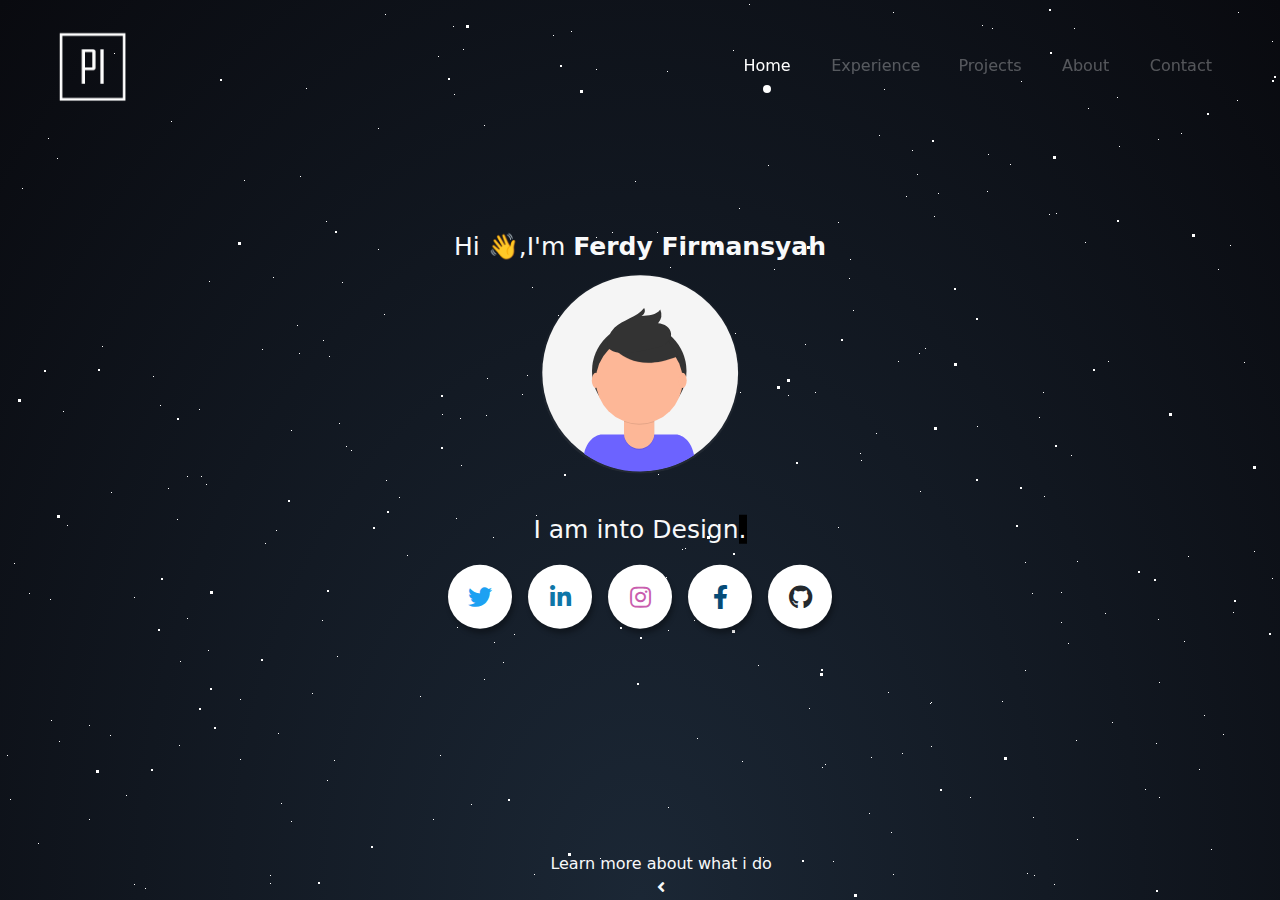
==== index.html @ c54271e9 "Add files via upload" ====
<!DOCTYPE html>
<html lang="en">
<head>
    <meta charset="UTF-8">
    <meta name="viewport" content="width=device-width, initial-scale=1.0">
    <title>Ferdy Firmansyah | Home</title>
    <link rel="stylesheet" href="css/bootstrap.min.css">
    <link rel="stylesheet" href="https://use.fontawesome.com/releases/v5.2.0/css/all.css">
    <link rel="stylesheet" href="css/style.css">
    <link rel="stylesheet" href="css/home.css">
    <link rel="stylesheet" href="css/project.css">
    <link rel="stylesheet" href="css/animate.min.css">
    <link rel="stylesheet" href="css/aos.css">
    <script src="js/aos.js"></script>
    <link rel="shortcut icon" href="img/PI.png" type="image/x-icon">
</head>
<body>
    <script>
      AOS.init();
    </script>
  <!-- navbar static -->
    <nav class="navbar navbar-expand-lg navbar-dark fixed-top">
        <div class="container-fluid p-2 ps-5 px-5">
          <a class="navbar-brand" href="#">
            <img src="img/PI.png" class="navbar-img" width="90">
          </a>
          <button class="navbar-toggler" type="button" data-bs-toggle="collapse" data-bs-target="#navbarNavAltMarkup" aria-controls="navbarNavAltMarkup" aria-expanded="false" aria-label="Toggle navigation">
            <span class="navbar-toggler-icon"></span>
          </button>
          <div class="collapse navbar-collapse" id="navbarNavAltMarkup">
            <div class="navbar-nav ms-auto">
              <a class="nav-link active" href="#" id="main">Home</a>
              <a class="nav-link" href="#" id="experience">Experience</a>
              <a class="nav-link" href="#" id="project">Projects</a>
              <a class="nav-link" href="#" id="about">About</a>
              <a class="nav-link" href="#" id="contact">Contact</a>
            </div>
          </div>
        </div>
    </nav>

    <!-- main header/main home -->
    <div class="main-header">
      <div id='stars'></div>
      <div id='stars2'></div>
      <div id='stars3'></div>
        <center>
          <!-- Home Section -->
          <div class="text col-sm-6 pt-5 mt-5 mb-5"><div class="text-light">Hi <span class="wave">👋</span>,I'm <span class="header">Ferdy Firmansyah</span></div>
              <div class="center">
                  <div>
                      <img src="img/dp_male.svg" class="rounded-circle mt-2" height="200" width="200">
                  </div>
                  <br>
                  <span style="display: inline;" class="text-light">I am into <span class="animated-text"
                      data-words="Designing, UI/UX, Android Development, Web Development, Machine Learning"></span>
                  </span>
                  <div>
                      <div class="social-icons mt-2">
      
                          <a class="socialicon twitter" href="https://twitter.com/algorithmehuman" target="_blank" rel="author">
                              <i class="fab fa-twitter"></i>
                          </a>
      
                          <a class="socialicon linkedin" href="https://linkedin.com/in/ferdy-firmansyah-126518204/" target="_blank" rel="author">
                              <i class="fab fa-linkedin-in"></i>
                          </a>
      
                          <a class="socialicon instagram" href="https://instagram.com/ferdyfrms" target="_blank" rel="author">
                              <i class="fab fa-instagram"></i>
                          </a>
      
                          <a class="socialicon facebook" href="https://facebook.com/Ferdy.Firmansyah30" target="_blank" rel="author">
                              <i class="fab fa-facebook-f"></i>
                          </a>
      
                          <a class="socialicon github" href="https://github.com/apocalcrk" target="_blank" rel="author">
                              <i class="fab fa-github"></i>
                          </a>
      
                      </div>
                  </div>
              </div>
          </div>
      </center>
      <a href="#" class="text-light text-decoration-none text-center position-absolute bottom-0" style="margin-left: 43%;">Learn more about what i do<br><i class="fa fa-angle-left"></i></a>
    </div>

    <!-- content experience -->
    <div class="main-content-experience page text-light" id="experience-page">
      <h1 class="text-center animate__animated animate__fadeInUp" style="margin-top: 100px;">Experience</h1>
      <div class="content mt-5">
        <div class="container">
          <div class="row">
            <div class="col-md-6">
              <img src="img/experience.svg" class="animate__animated animate__fadeInUp" width="500">
            </div>
            <div class="col-md-6 qts text-center animate__animated animate__fadeInUp">
              <i>The Only Source Of Knowledge Is Experience <br> - Albert Einstein</i>
            </div>
          </div>
        </div>
        <div class="work-experience container mb-5">
          <h1 class="text-center">Work Experience</h1>
          <div class="card mt-5 shadow">
            <div class="card-body p-2">
              <div class="row">
                <div class="col-md-3">
                  <img src="img/work1.jpg" width="250">
                </div>
                <div class="col-md-8">
                  <h3>Web Development Intern</h3>
                  <div class="pre-head">
                    <h3>Mattcom</h3>
                    <small>(January, 2020 - May, 2020)</small>
                  </div>
                  <div class="main mt-3">
                    <ul>
                      <li>Work to build a commercial web from scratch using the joomla cms.</li>
                      <li>Works for analyzing commercial web databases.</li>
                      <li>Learn to use cpanel for web development.</li>
                    </ul>
                  </div>
                </div>
              </div>
            </div>
          </div>
        </div>
      </div>
    </div>

    <!-- content project -->
    <div class="main-content-project text-light page" id="project-page">
      <h1 class="text-center animate__animated animate__fadeInUp" style="margin-top: 100px;">Projects</h1>
      <div class="content mt-5">
        <div class="container">
          <div class="row">
            <div class="col-md-6 desc text-center animate__animated animate__fadeInUp">
              My projects makes use of vast variety of latest technology tools.<br> My best experience is to create the object categorization using Machine Learning.
            </div>
            <div class="col-md-6 animate__animated animate__fadeInUp">
              <img src="img/header-male.svg" width="500">
            </div>
          </div>
        </div>
        <div class="main container" style="margin-top: 90px;">
          <div class="row">
            
            <div class="col-md-6 aos-animate" data-aos="zoom-out-up">
              <div class="column-project skill-card-project card-project">
                <div class="wrapper" style="background: url('img/flappybird.png') center / cover no-repeat;">
                  <div class="data">
                    <div class="content">
                    <div class="title-div">
                      <h1 class="title"><a href="#" class="text-decoration-none">Flappy Bird</a></h1>
                      </div>
                      <div class="searchdiv"><button class="tagbutton">Python</button></div>
                      <ul class="menu-content"><br>
                        <li><a href="#" class="social-icon"><svg xmlns="http://www.w3.org/2000/svg" width="30" height="25" viewBox="0 0 30 28" fill="none" stroke="#fff" stroke-width="1.5" stroke-linecap="round" stroke-linejoin="round" class="feather feather-monitor"><rect x="2" y="3" width="20" height="14" rx="2" ry="2"></rect><line x1="8" y1="21" x2="16" y2="21"></line><line x1="12" y1="17" x2="12" y2="21"></line></svg></a></li>
                        <li><a href="#" class="social-icon"><svg xmlns="http://www.w3.org/2000/svg" width="30" height="25" viewBox="0 0 30 28" fill="none" stroke="#fff" stroke-width="1.5" stroke-linecap="round" stroke-linejoin="round" class="feather feather-github"><path d="M9 19c-5 1.5-5-2.5-7-3m14 6v-3.87a3.37 3.37 0 0 0-.94-2.61c3.14-.35 6.44-1.54 6.44-7A5.44 5.44 0 0 0 20 4.77 5.07 5.07 0 0 0 19.91 1S18.73.65 16 2.48a13.38 13.38 0 0 0-7 0C6.27.65 5.09 1 5.09 1A5.07 5.07 0 0 0 5 4.77a5.44 5.44 0 0 0-1.5 3.78c0 5.42 3.3 6.61 6.44 7A3.37 3.37 0 0 0 9 18.13V22"></path></svg></a></li>
                      </ul>
                    </div>
                  </div>
                </div>
              </div>
            </div>

            <div class="col-md-6 aos-animate" data-aos="zoom-out-up">
              <div class="column-project skill-card-project card-project">
                <div class="wrapper" style="background: url('img/foodorder.jpg') center / cover no-repeat;">
                  <div class="data">
                    <div class="content">
                    <div class="title-div">
                      <h1 class="title"><a href="#" class="text-decoration-none">Food Order</a></h1>
                      </div>
                      <div class="searchdiv"><button class="tagbutton">PHP</button></div>
                      <ul class="menu-content"><br>
                        <li><a href="#" class="social-icon"><svg xmlns="http://www.w3.org/2000/svg" width="30" height="25" viewBox="0 0 30 28" fill="none" stroke="#fff" stroke-width="1.5" stroke-linecap="round" stroke-linejoin="round" class="feather feather-monitor"><rect x="2" y="3" width="20" height="14" rx="2" ry="2"></rect><line x1="8" y1="21" x2="16" y2="21"></line><line x1="12" y1="17" x2="12" y2="21"></line></svg></a></li>
                        <li><a href="#" class="social-icon"><svg xmlns="http://www.w3.org/2000/svg" width="30" height="25" viewBox="0 0 30 28" fill="none" stroke="#fff" stroke-width="1.5" stroke-linecap="round" stroke-linejoin="round" class="feather feather-github"><path d="M9 19c-5 1.5-5-2.5-7-3m14 6v-3.87a3.37 3.37 0 0 0-.94-2.61c3.14-.35 6.44-1.54 6.44-7A5.44 5.44 0 0 0 20 4.77 5.07 5.07 0 0 0 19.91 1S18.73.65 16 2.48a13.38 13.38 0 0 0-7 0C6.27.65 5.09 1 5.09 1A5.07 5.07 0 0 0 5 4.77a5.44 5.44 0 0 0-1.5 3.78c0 5.42 3.3 6.61 6.44 7A3.37 3.37 0 0 0 9 18.13V22"></path></svg></a></li>
                      </ul>
                    </div>
                  </div>
                </div>
              </div>
            </div>  
            
            <div class="col-md-6 aos-animate" data-aos="zoom-out-up">
              <div class="column-project skill-card-project card-project">
                <div class="wrapper" style="background: url('img/voiceassistant.jpg') center / cover no-repeat;">
                  <div class="data">
                    <div class="content">
                    <div class="title-div">
                      <h1 class="title"><a href="#" class="text-decoration-none">Voice Assistant</a></h1>
                      </div>
                      <div class="searchdiv"><button class="tagbutton">Python</button></div>
                      <ul class="menu-content"><br>
                        <li><a href="#" class="social-icon"><svg xmlns="http://www.w3.org/2000/svg" width="30" height="25" viewBox="0 0 30 28" fill="none" stroke="#fff" stroke-width="1.5" stroke-linecap="round" stroke-linejoin="round" class="feather feather-monitor"><rect x="2" y="3" width="20" height="14" rx="2" ry="2"></rect><line x1="8" y1="21" x2="16" y2="21"></line><line x1="12" y1="17" x2="12" y2="21"></line></svg></a></li>
                        <li><a href="#" class="social-icon"><svg xmlns="http://www.w3.org/2000/svg" width="30" height="25" viewBox="0 0 30 28" fill="none" stroke="#fff" stroke-width="1.5" stroke-linecap="round" stroke-linejoin="round" class="feather feather-github"><path d="M9 19c-5 1.5-5-2.5-7-3m14 6v-3.87a3.37 3.37 0 0 0-.94-2.61c3.14-.35 6.44-1.54 6.44-7A5.44 5.44 0 0 0 20 4.77 5.07 5.07 0 0 0 19.91 1S18.73.65 16 2.48a13.38 13.38 0 0 0-7 0C6.27.65 5.09 1 5.09 1A5.07 5.07 0 0 0 5 4.77a5.44 5.44 0 0 0-1.5 3.78c0 5.42 3.3 6.61 6.44 7A3.37 3.37 0 0 0 9 18.13V22"></path></svg></a></li>
                      </ul>
                    </div>
                  </div>
                </div>
              </div>
            </div>  

            <div class="col-md-6 aos-animate" data-aos="zoom-out-up">
              <div class="column-project skill-card-project card-project">
                <div class="wrapper" style="background: url('img/chatbot.jpg') center / cover no-repeat;">
                  <div class="data">
                    <div class="content">
                    <div class="title-div">
                      <h1 class="title"><a href="#" class="text-decoration-none">Chat Bot</a></h1>
                      </div>
                      <div class="searchdiv"><button class="tagbutton">Python</button></div>
                      <ul class="menu-content"><br>
                        <li><a href="#" class="social-icon"><svg xmlns="http://www.w3.org/2000/svg" width="30" height="25" viewBox="0 0 30 28" fill="none" stroke="#fff" stroke-width="1.5" stroke-linecap="round" stroke-linejoin="round" class="feather feather-monitor"><rect x="2" y="3" width="20" height="14" rx="2" ry="2"></rect><line x1="8" y1="21" x2="16" y2="21"></line><line x1="12" y1="17" x2="12" y2="21"></line></svg></a></li>
                        <li><a href="#" class="social-icon"><svg xmlns="http://www.w3.org/2000/svg" width="30" height="25" viewBox="0 0 30 28" fill="none" stroke="#fff" stroke-width="1.5" stroke-linecap="round" stroke-linejoin="round" class="feather feather-github"><path d="M9 19c-5 1.5-5-2.5-7-3m14 6v-3.87a3.37 3.37 0 0 0-.94-2.61c3.14-.35 6.44-1.54 6.44-7A5.44 5.44 0 0 0 20 4.77 5.07 5.07 0 0 0 19.91 1S18.73.65 16 2.48a13.38 13.38 0 0 0-7 0C6.27.65 5.09 1 5.09 1A5.07 5.07 0 0 0 5 4.77a5.44 5.44 0 0 0-1.5 3.78c0 5.42 3.3 6.61 6.44 7A3.37 3.37 0 0 0 9 18.13V22"></path></svg></a></li>
                      </ul>
                    </div>
                  </div>
                </div>
              </div>
            </div> 
              
            <div class="col-md-6 aos-animate" data-aos="zoom-out-up">
              <div class="column-project skill-card-project card-project">
                <div class="wrapper" style="background: url('img/imagerecognition.jpg') center / cover no-repeat;">
                  <div class="data">
                    <div class="content">
                    <div class="title-div">
                      <h1 class="title"><a href="#" class="text-decoration-none">Image Recognition</a></h1>
                      </div>
                      <div class="searchdiv"><button class="tagbutton">Python</button></div>
                      <ul class="menu-content"><br>
                        <li><a href="#" class="social-icon"><svg xmlns="http://www.w3.org/2000/svg" width="30" height="25" viewBox="0 0 30 28" fill="none" stroke="#fff" stroke-width="1.5" stroke-linecap="round" stroke-linejoin="round" class="feather feather-monitor"><rect x="2" y="3" width="20" height="14" rx="2" ry="2"></rect><line x1="8" y1="21" x2="16" y2="21"></line><line x1="12" y1="17" x2="12" y2="21"></line></svg></a></li>
                        <li><a href="#" class="social-icon"><svg xmlns="http://www.w3.org/2000/svg" width="30" height="25" viewBox="0 0 30 28" fill="none" stroke="#fff" stroke-width="1.5" stroke-linecap="round" stroke-linejoin="round" class="feather feather-github"><path d="M9 19c-5 1.5-5-2.5-7-3m14 6v-3.87a3.37 3.37 0 0 0-.94-2.61c3.14-.35 6.44-1.54 6.44-7A5.44 5.44 0 0 0 20 4.77 5.07 5.07 0 0 0 19.91 1S18.73.65 16 2.48a13.38 13.38 0 0 0-7 0C6.27.65 5.09 1 5.09 1A5.07 5.07 0 0 0 5 4.77a5.44 5.44 0 0 0-1.5 3.78c0 5.42 3.3 6.61 6.44 7A3.37 3.37 0 0 0 9 18.13V22"></path></svg></a></li>
                      </ul>
                    </div>
                  </div>
                </div>
              </div>
            </div>  

            <div class="col-md-6 aos-animate" data-aos="zoom-out-up">
              <div class="column-project skill-card-project card-project">
                <div class="wrapper" style="background: url('img/foodapp.jpg') center / cover no-repeat;">
                  <div class="data">
                    <div class="content">
                    <div class="title-div">
                      <h1 class="title"><a href="#" class="text-decoration-none">Food App <sub>In Development</sub> </a></h1>
                      </div>
                      <div class="searchdiv"><button class="tagbutton">Flutter(Dart)</button></div>
                      <ul class="menu-content"><br>
                        <li><a href="#" class="social-icon"><svg xmlns="http://www.w3.org/2000/svg" width="30" height="25" viewBox="0 0 30 28" fill="none" stroke="#fff" stroke-width="1.5" stroke-linecap="round" stroke-linejoin="round" class="feather feather-monitor"><rect x="2" y="3" width="20" height="14" rx="2" ry="2"></rect><line x1="8" y1="21" x2="16" y2="21"></line><line x1="12" y1="17" x2="12" y2="21"></line></svg></a></li>
                        <li><a href="#" class="social-icon"><svg xmlns="http://www.w3.org/2000/svg" width="30" height="25" viewBox="0 0 30 28" fill="none" stroke="#fff" stroke-width="1.5" stroke-linecap="round" stroke-linejoin="round" class="feather feather-github"><path d="M9 19c-5 1.5-5-2.5-7-3m14 6v-3.87a3.37 3.37 0 0 0-.94-2.61c3.14-.35 6.44-1.54 6.44-7A5.44 5.44 0 0 0 20 4.77 5.07 5.07 0 0 0 19.91 1S18.73.65 16 2.48a13.38 13.38 0 0 0-7 0C6.27.65 5.09 1 5.09 1A5.07 5.07 0 0 0 5 4.77a5.44 5.44 0 0 0-1.5 3.78c0 5.42 3.3 6.61 6.44 7A3.37 3.37 0 0 0 9 18.13V22"></path></svg></a></li>
                      </ul>
                    </div>
                  </div>
                </div>
              </div>
            </div> 

            <div class="col-md-6 aos-animate" data-aos="zoom-out-up">
              <div class="column-project skill-card-project card-project">
                <div class="wrapper" style="background: url('img/chattingapp.jpg') center / cover no-repeat;">
                  <div class="data">
                    <div class="content">
                    <div class="title-div">
                      <h1 class="title"><a href="#" class="text-decoration-none">Chatting App</a></h1>
                      </div>
                      <div class="searchdiv"><button class="tagbutton">PHP</button></div>
                      <ul class="menu-content"><br>
                        <li><a href="#" class="social-icon"><svg xmlns="http://www.w3.org/2000/svg" width="30" height="25" viewBox="0 0 30 28" fill="none" stroke="#fff" stroke-width="1.5" stroke-linecap="round" stroke-linejoin="round" class="feather feather-monitor"><rect x="2" y="3" width="20" height="14" rx="2" ry="2"></rect><line x1="8" y1="21" x2="16" y2="21"></line><line x1="12" y1="17" x2="12" y2="21"></line></svg></a></li>
                        <li><a href="#" class="social-icon"><svg xmlns="http://www.w3.org/2000/svg" width="30" height="25" viewBox="0 0 30 28" fill="none" stroke="#fff" stroke-width="1.5" stroke-linecap="round" stroke-linejoin="round" class="feather feather-github"><path d="M9 19c-5 1.5-5-2.5-7-3m14 6v-3.87a3.37 3.37 0 0 0-.94-2.61c3.14-.35 6.44-1.54 6.44-7A5.44 5.44 0 0 0 20 4.77 5.07 5.07 0 0 0 19.91 1S18.73.65 16 2.48a13.38 13.38 0 0 0-7 0C6.27.65 5.09 1 5.09 1A5.07 5.07 0 0 0 5 4.77a5.44 5.44 0 0 0-1.5 3.78c0 5.42 3.3 6.61 6.44 7A3.37 3.37 0 0 0 9 18.13V22"></path></svg></a></li>
                      </ul>
                    </div>
                  </div>
                </div>
              </div>
            </div>  

            <div class="col-md-6 aos-animate" data-aos="zoom-out-up">
              <div class="column-project skill-card-project card-project">
                <div class="wrapper" style="background: url('img/encryption.jpg') center / cover no-repeat;">
                  <div class="data">
                    <div class="content">
                    <div class="title-div">
                      <h1 class="title"><a href="#" class="text-decoration-none">Cloud Encryption File</a></h1>
                      </div>
                      <div class="searchdiv"><button class="tagbutton">Python | PHP</button></div>
                      <ul class="menu-content"><br>
                        <li><a href="#" class="social-icon"><svg xmlns="http://www.w3.org/2000/svg" width="30" height="25" viewBox="0 0 30 28" fill="none" stroke="#fff" stroke-width="1.5" stroke-linecap="round" stroke-linejoin="round" class="feather feather-monitor"><rect x="2" y="3" width="20" height="14" rx="2" ry="2"></rect><line x1="8" y1="21" x2="16" y2="21"></line><line x1="12" y1="17" x2="12" y2="21"></line></svg></a></li>
                        <li><a href="#" class="social-icon"><svg xmlns="http://www.w3.org/2000/svg" width="30" height="25" viewBox="0 0 30 28" fill="none" stroke="#fff" stroke-width="1.5" stroke-linecap="round" stroke-linejoin="round" class="feather feather-github"><path d="M9 19c-5 1.5-5-2.5-7-3m14 6v-3.87a3.37 3.37 0 0 0-.94-2.61c3.14-.35 6.44-1.54 6.44-7A5.44 5.44 0 0 0 20 4.77 5.07 5.07 0 0 0 19.91 1S18.73.65 16 2.48a13.38 13.38 0 0 0-7 0C6.27.65 5.09 1 5.09 1A5.07 5.07 0 0 0 5 4.77a5.44 5.44 0 0 0-1.5 3.78c0 5.42 3.3 6.61 6.44 7A3.37 3.37 0 0 0 9 18.13V22"></path></svg></a></li>
                      </ul>
                    </div>
                  </div>
                </div>
              </div>
            </div>  



          </div>
        </div>
      </div>
    </div>

    <!-- content about -->
    <div class="main-content-about text-light page" id="about-page">
      <h1 class="text-center animate__animated animate__fadeInUp" style="margin-top: 100px;">About</h1>
      <div class="content mt-5">
        <div class="container">
          <div class="row">
            <div class="col-md-6 animate__animated animate__fadeInUp">
              <img src="img/education.svg" width="500">
            </div>
            <div class="col-md-6 qts text-center animate__animated animate__fadeInUp">
              <i>It gave a tremendous level of self-confidence, that through exploration and learning one could understand seemingly very complex things in one’s environment. - Steve Jobs</i>
            </div>
          </div>
        </div>
        <div class="main mt-5">
          <div class="container">
            <h1 class="text-center">Education</h1>
            <div class="main-timeline mt-4">
              <!-- start experience section-->
              <div class="timeline">
                  <div class="icon"></div>
                  <div class="date-content">
                      <div class="date-outer">
                          <span class="date">
                                  <span class="month">2 Years</span>
                          <span class="year">2018</span>
                          </span>
                      </div>
                  </div>
                  <div class="timeline-content">
                      <h5 class="title">Visual Art &amp; Design</h5>
                      <p class="description">
                          Lorem ipsum dolor sit amet, consectetur adipiscing elit. Sed efficitur ex sit amet massa scelerisque scelerisque. Aliquam erat volutpat. Aenean interdum finibus efficitur. Praesent dapibus dolor felis, eu ultrices elit molestie.
                      </p>
                  </div>
              </div>
              <!-- end experience section-->

              <!-- start experience section-->
              <div class="timeline">
                  <div class="icon"></div>
                  <div class="date-content">
                      <div class="date-outer">
                          <span class="date">
                                  <span class="month">1 Years</span>
                          <span class="year">2019</span>
                          </span>
                      </div>
                  </div>
                  <div class="timeline-content">
                      <h5 class="title">Product Designer</h5>
                      <p class="description">
                          Lorem ipsum dolor sit amet, consectetur adipiscing elit. Sed efficitur ex sit amet massa scelerisque scelerisque. Aliquam erat volutpat. Aenean interdum finibus efficitur. Praesent dapibus dolor felis, eu ultrices elit molestie.
                      </p>
                  </div>
              </div>
              <!-- end experience section-->

              <!-- start experience section-->
              <div class="timeline">
                  <div class="icon"></div>
                  <div class="date-content">
                      <div class="date-outer">
                          <span class="date">
                                  <span class="month">2 Years</span>
                          <span class="year">2020</span>
                          </span>
                      </div>
                  </div>
                  <div class="timeline-content">
                      <h5 class="title">Web Designer</h5>
                      <p class="description">
                          Lorem ipsum dolor sit amet, consectetur adipiscing elit. Sed efficitur ex sit amet massa scelerisque scelerisque. Aliquam erat volutpat. Aenean interdum finibus efficitur. Praesent dapibus dolor felis, eu ultrices elit molestie.
                      </p>
                  </div>
              </div>
              <!-- end experience section-->

              <!-- start experience section-->
              <div class="timeline">
                  <div class="icon"></div>
                  <div class="date-content">
                      <div class="date-outer">
                          <span class="date">
                                  <span class="month">2 Years</span>
                          <span class="year">2021</span>
                          </span>
                      </div>
                  </div>
                  <div class="timeline-content">
                      <h5 class="title">Graphic Designer</h5>
                      <p class="description">
                          Lorem ipsum dolor sit amet, consectetur adipiscing elit. Sed efficitur ex sit amet massa scelerisque scelerisque. Aliquam erat volutpat. Aenean interdum finibus efficitur. Praesent dapibus dolor felis, eu ultrices elit molestie.
                      </p>
                  </div>
              </div>
              <!-- end experience section-->
            </div>
          </div>
          <div class="container mt-5 mb-5">
            <h1 class="text-center">MOOCs</h1>
            <div class="container" id="mooc">
              <div class="row mt-3">
                <div class="col-6 col-md-3 col-sm-4">
                  <div class="card mb-3 mx-auto">
                    <div class="content-card">
                      <div class="content-overlay"></div>
                        <img src="img/sololearn.png" class="card-img-top content-image">     
                      <div class="content-details fadeIn-bottom">
                        <a href="#" target="_blank"><i class="fa fa-info-circle fa-2x" aria-hidden="true" style="color: white;"></i></a>                                   
                      </div>
                    </div>
                    <div class="card-body">
                        <h6 class="mt-0 py-2 text-center font-weight-bold mooc-title" style="font-size:12px;">Python</h6>
                    </div>
                  </div>
                </div>
                <div class="col-6 col-md-3 col-sm-4">
                  <div class="card mb-3 mx-auto">
                    <div class="content-card">
                      <div class="content-overlay"></div>
                        <img src="img/sololearn.png" class="card-img-top content-image">     
                      <div class="content-details fadeIn-bottom">
                        <a href="#" target="_blank"><i class="fa fa-info-circle fa-2x" aria-hidden="true" style="color: white;"></i></a>                                   
                      </div>
                    </div>
                    <div class="card-body">
                        <h6 class="mt-0 py-2 text-center font-weight-bold mooc-title" style="font-size:12px;">Java</h6>
                    </div>
                  </div>
                </div>
                <div class="col-6 col-md-3 col-sm-4">
                  <div class="card mb-3 mx-auto">
                    <div class="content-card">
                      <div class="content-overlay"></div>
                        <img src="img/sololearn.png" class="card-img-top content-image">     
                      <div class="content-details fadeIn-bottom">
                        <a href="#" target="_blank"><i class="fa fa-info-circle fa-2x" aria-hidden="true" style="color: white;"></i></a>                                   
                      </div>
                    </div>
                    <div class="card-body">
                        <h6 class="mt-0 py-2 text-center font-weight-bold mooc-title" style="font-size:12px;">PHP</h6>
                    </div>
                  </div>
                </div>
                <div class="col-6 col-md-3 col-sm-4">
                  <div class="card mb-3 mx-auto">
                    <div class="content-card">
                      <div class="content-overlay"></div>
                        <img src="img/sololearn.png" class="card-img-top content-image">     
                      <div class="content-details fadeIn-bottom">
                        <a href="#" target="_blank"><i class="fa fa-info-circle fa-2x" aria-hidden="true" style="color: white;"></i></a>                                   
                      </div>
                    </div>
                    <div class="card-body">
                        <h6 class="mt-0 py-2 text-center font-weight-bold mooc-title" style="font-size:12px;">Machine Learning</h6>
                    </div>
                  </div>
                </div>
                <div class="col-6 col-md-3 col-sm-4">
                  <div class="card mb-3 mx-auto">
                    <div class="content-card">
                      <div class="content-overlay"></div>
                        <img src="img/sololearn.png" class="card-img-top content-image">     
                      <div class="content-details fadeIn-bottom">
                        <a href="#" target="_blank"><i class="fa fa-info-circle fa-2x" aria-hidden="true" style="color: white;"></i></a>                                   
                      </div>
                    </div>
                    <div class="card-body">
                        <h6 class="mt-0 py-2 text-center font-weight-bold mooc-title" style="font-size:12px;">C++</h6>
                    </div>
                  </div>
                </div>
                <div class="col-6 col-md-3 col-sm-4">
                  <div class="card mb-3 mx-auto">
                    <div class="content-card">
                      <div class="content-overlay"></div>
                        <img src="img/udacity.png" class="card-img-top content-image">     
                      <div class="content-details fadeIn-bottom">
                        <a href="#" target="_blank"><i class="fa fa-info-circle fa-2x" aria-hidden="true" style="color: white;"></i></a>                                   
                      </div>
                    </div>
                    <div class="card-body">
                        <h6 class="mt-0 py-2 text-center font-weight-bold mooc-title" style="font-size:12px;">Data Science</h6>
                    </div>
                  </div>
                </div>
                <div class="col-6 col-md-3 col-sm-4">
                  <div class="card mb-3 mx-auto">
                    <div class="content-card">
                      <div class="content-overlay"></div>
                        <img src="img/progate.png" class="card-img-top content-image">     
                      <div class="content-details fadeIn-bottom">
                        <a href="#" target="_blank"><i class="fa fa-info-circle fa-2x" aria-hidden="true" style="color: white;"></i></a>                                   
                      </div>
                    </div>
                    <div class="card-body">
                        <h6 class="mt-0 py-2 text-center font-weight-bold mooc-title" style="font-size:12px;">JavaScript</h6>
                    </div>
                  </div>
                </div>
                <div class="col-6 col-md-3 col-sm-4">
                  <div class="card mb-3 mx-auto">
                    <div class="content-card">
                      <div class="content-overlay"></div>
                        <img src="img/progate.png" class="card-img-top content-image">     
                      <div class="content-details fadeIn-bottom">
                        <a href="#" target="_blank"><i class="fa fa-info-circle fa-2x" aria-hidden="true" style="color: white;"></i></a>                                   
                      </div>
                    </div>
                    <div class="card-body">
                        <h6 class="mt-0 py-2 text-center font-weight-bold mooc-title" style="font-size:12px;">HTML5 & CSS3</h6>
                    </div>
                  </div>
                </div>
              </div>
            </div>
          </div>
        </div>
      </div>
    </div>

    <!-- content contact -->
    <div class="main-content-contact page" id="contact-page">
      <h1 class="text-light text-center" style="margin-top: 100px;">Get In Touch</h1>
      <div class="container">
        <div class="row">
          <div class="col-md-6">
            <form action="" method="post" class="text-light">
              <div class="form-group">
                <label for="name">Name</label><br>
                <input type="text" class="form-control" placeholder="Your Name" style="background: #333333;border: #1c1c1c;">
              </div>
              <br>
              <div class="form-group">
                <label for="email">Email</label><br>
                <input type="text" class="form-control" placeholder="Email Address" style="background: #333333;border: #1c1c1c;">
              </div>
              <br>
              <div class="form-group">
                <label for="message">Message</label><br>
                <textarea class="form-control" placeholder="Type Your Message" style="background: #333333;border: #1c1c1c;;height: 170px"></textarea>
              </div>
            </form>
          </div>
          <div class="col-md-6">
            
          </div>
        </div>
      </div>
    </div>
      
    <script src="js/bootstrap.bundle.min.js"></script>
    <script src="js/jquery.min.js"></script>
    <script src="js/custom.js"></script>
</body>
</html>
---- css/style.css ----
body {
	
}

body::-webkit-scrollbar {
	width: 12px;               /* width of the entire scrollbar */
}

body::-webkit-scrollbar-track {
	background: #1c1c1c;        /* color of the tracking area */

}

body::-webkit-scrollbar-thumb {
	background-color: #333333;    /* color of the scroll thumb */
	border-radius: 20px;       /* roundness of the scroll thumb */
	border: 3px solid #1c1c1c;  /* creates padding around scroll thumb */
}

/* navbar customize */
.navbar {
	transition: 0.8s;
	z-index: 999;
}
.navbar-img {
	transition: 0.8s;
}
nav .container-fluid .collapse .navbar-nav a {
	width: 25%;
	text-align: center;
	padding: 25px 20px;
	text-decoration: none;
	margin: auto;
	/* Magic! */
	position: relative;
	color: rgba(255, 255, 255, 0.3);
	-moz-transition: all 0.3s linear;
	-o-transition: all 0.3s linear;
	-webkit-transition: all 0.3s linear;
	transition: all 0.3s linear;
}
nav .container-fluid .collapse .navbar-nav a:hover, nav .container-fluid .collapse .navbar-nav a.active {
	color: #fff;
}
nav .container-fluid .collapse .navbar-nav a:after {
	content: '';
	width: 8px;
	height: 8px;
	background: #fff;
	display: inline-block;
	position: absolute;
	bottom: 10px;
	left: 50%;
	margin-left: -4px;
	-moz-border-radius: 50%;
	-webkit-border-radius: 50%;
	border-radius: 50%;
	-moz-transform: scale(0, 0);
	-ms-transform: scale(0, 0);
	-webkit-transform: scale(0, 0);
	transform: scale(0, 0);
	-moz-transition: -moz-transform 0.3s cubic-bezier(0.61, 0, 0.405, 1.63);
	-o-transition: -o-transform 0.3s cubic-bezier(0.61, 0, 0.405, 1.63);
	-webkit-transition: -webkit-transform 0.3s cubic-bezier(0.61, 0, 0.405, 1.63);
	transition: transform 0.3s cubic-bezier(0.61, 0, 0.405, 1.63);
}
nav .container-fluid .collapse .navbar-nav a.active:after {
	-moz-transform: scale(1, 1);
	-ms-transform: scale(1, 1);
	-webkit-transform: scale(1, 1);
	transform: scale(1, 1);
}

/* main home / main header background */
.main-header{
	/* background-color: #0011587a; */
	background: radial-gradient(ellipse at bottom, #1b2735 0%, #090a0f 100%);
	width: 100%;
	height: 100vh;
}

#stars {
	width: 1px;
	height: 1px;
	background: transparent;
	box-shadow: 893px 12px #FFF , 1899px 264px #FFF , 323px 340px #FFF , 523px 1086px #FFF , 1951px 1113px #FFF , 1272px 41px #FFF , 1501px 289px #FFF , 236px 1740px #FFF , 168px 488px #FFF , 1770px 1173px #FFF , 668px 630px #FFF , 1410px 220px #FFF , 1650px 144px #FFF , 1658px 1105px #FFF , 1533px 1537px #FFF , 461px 465px #FFF , 1549px 1815px #FFF , 1040px 1814px #FFF , 1817px 66px #FFF , 1491px 126px #FFF , 386px 480px #FFF , 644px 1021px #FFF , 1884px 526px #FFF , 134px 884px #FFF , 1395px 1945px #FFF , 1768px 323px #FFF , 1695px 563px #FFF , 1419px 1026px #FFF , 1014px 1449px #FFF , 206px 484px #FFF , 740px 392px #FFF , 882px 1380px #FFF , 306px 88px #FFF , 1181px 133px #FFF , 1886px 323px #FFF , 891px 832px #FFF , 1223px 734px #FFF , 110px 735px #FFF , 1328px 1811px #FFF , 1821px 1523px #FFF , 1913px 598px #FFF , 1833px 1661px #FFF , 508px 914px #FFF , 1911px 1079px #FFF , 1211px 849px #FFF , 564px 569px #FFF , 1494px 119px #FFF , 1331px 1577px #FFF , 420px 696px #FFF , 486px 415px #FFF , 1385px 1330px #FFF , 1272px 578px #FFF , 1091px 1025px #FFF , 1607px 828px #FFF , 1199px 769px #FFF , 1996px 1290px #FFF , 1591px 537px #FFF , 3px 1913px #FFF , 471px 804px #FFF , 1587px 615px #FFF , 1548px 114px #FFF , 1879px 1111px #FFF , 1302px 511px #FFF , 571px 31px #FFF , 166px 1911px #FFF , 280px 1942px #FFF , 680px 1646px #FFF , 329px 356px #FFF , 139px 1719px #FFF , 788px 395px #FFF , 10px 799px #FFF , 757px 1189px #FFF , 1188px 556px #FFF , 1623px 362px #FFF , 501px 1140px #FFF , 1439px 718px #FFF , 167px 977px #FFF , 1879px 560px #FFF , 1645px 1110px #FFF , 879px 135px #FFF , 510px 1376px #FFF , 812px 1877px #FFF , 1491px 359px #FFF , 1061px 622px #FFF , 959px 919px #FFF , 1442px 740px #FFF , 920px 491px #FFF , 733px 50px #FFF , 1044px 496px #FFF , 516px 1392px #FFF , 870px 1981px #FFF , 1880px 1034px #FFF , 405px 1189px #FFF , 1002px 701px #FFF , 1012px 1017px #FFF , 313px 1942px #FFF , 1085px 242px #FFF , 262px 349px #FFF , 322px 620px #FFF , 1697px 1085px #FFF , 809px 708px #FFF , 965px 949px #FFF , 1715px 1366px #FFF , 253px 1357px #FFF , 142px 1293px #FFF , 753px 1982px #FFF , 1920px 1161px #FFF , 1525px 1621px #FFF , 1733px 1699px #FFF , 1108px 361px #FFF , 406px 1422px #FFF , 1390px 1298px #FFF , 869px 813px #FFF , 1555px 1712px #FFF , 1060px 1647px #FFF , 1092px 1948px #FFF , 339px 1415px #FFF , 1403px 431px #FFF , 1525px 1504px #FFF , 1369px 491px #FFF , 861px 460px #FFF , 1449px 1695px #FFF , 502px 1059px #FFF , 471px 1489px #FFF , 1472px 1085px #FFF , 1732px 888px #FFF , 1890px 1055px #FFF , 931px 702px #FFF , 321px 1667px #FFF , 440px 1475px #FFF , 337px 656px #FFF , 740px 1551px #FFF , 241px 1758px #FFF , 1997px 1693px #FFF , 964px 1204px #FFF , 1056px 213px #FFF , 179px 1948px #FFF , 312px 693px #FFF , 1167px 1011px #FFF , 766px 934px #FFF , 1461px 62px #FFF , 1149px 1835px #FFF , 1054px 1613px #FFF , 850px 259px #FFF , 1636px 1502px #FFF , 182px 1424px #FFF , 1166px 1299px #FFF , 456px 518px #FFF , 1198px 1457px #FFF , 399px 497px #FFF , 21px 1698px #FFF , 906px 1034px #FFF , 1919px 116px #FFF , 1117px 97px #FFF , 411px 1065px #FFF , 584px 906px #FFF , 826px 604px #FFF , 758px 665px #FFF , 884px 1760px #FFF , 1273px 1635px #FFF , 534px 874px #FFF , 1546px 1694px #FFF , 1947px 350px #FFF , 1381px 1003px #FFF , 1939px 814px #FFF , 1069px 1712px #FFF , 1376px 1367px #FFF , 568px 1764px #FFF , 1795px 77px #FFF , 1826px 293px #FFF , 1970px 1562px #FFF , 807px 1915px #FFF , 433px 819px #FFF , 1294px 349px #FFF , 342px 282px #FFF , 656px 353px #FFF , 739px 208px #FFF , 339px 423px #FFF , 860px 453px #FFF , 385px 14px #FFF , 332px 1853px #FFF , 72px 1712px #FFF , 1456px 1729px #FFF , 343px 1277px #FFF , 713px 1758px #FFF , 1300px 850px #FFF , 844px 1998px #FFF , 774px 269px #FFF , 1145px 789px #FFF , 297px 325px #FFF , 1458px 1474px #FFF , 1822px 541px #FFF , 635px 1508px #FFF , 963px 1727px #FFF , 299px 353px #FFF , 688px 1221px #FFF , 1033px 817px #FFF , 1155px 1672px #FFF , 291px 821px #FFF , 858px 1381px #FFF , 1786px 930px #FFF , 1889px 1837px #FFF , 487px 378px #FFF , 1485px 1680px #FFF , 1077px 561px #FFF , 1119px 146px #FFF , 1315px 566px #FFF , 189px 965px #FFF , 1124px 1721px #FFF , 1132px 1111px #FFF , 384px 973px #FFF , 1022px 1508px #FFF , 457px 627px #FFF , 1230px 245px #FFF , 1552px 979px #FFF , 849px 278px #FFF , 938px 193px #FFF , 747px 1577px #FFF , 1187px 1292px #FFF , 1076px 1149px #FFF , 1204px 715px #FFF , 1256px 1434px #FFF , 1578px 1414px #FFF , 1957px 1179px #FFF , 300px 176px #FFF , 1689px 1971px #FFF , 1332px 1312px #FFF , 849px 1563px #FFF , 785px 1951px #FFF , 1251px 1894px #FFF , 797px 1404px #FFF , 1068px 643px #FFF , 658px 474px #FFF , 514px 634px #FFF , 38px 843px #FFF , 750px 1615px #FFF , 1421px 1357px #FFF , 958px 1530px #FFF , 742px 761px #FFF , 990px 1934px #FFF , 59px 741px #FFF , 1215px 970px #FFF , 1180px 1480px #FFF , 612px 232px #FFF , 1025px 562px #FFF , 1852px 793px #FFF , 1845px 334px #FFF , 714px 966px #FFF , 1413px 366px #FFF , 1188px 971px #FFF , 1077px 839px #FFF , 279px 1201px #FFF , 453px 26px #FFF , 1991px 90px #FFF , 334px 760px #FFF , 1039px 417px #FFF , 1065px 1644px #FFF , 1700px 157px #FFF , 240px 759px #FFF , 1618px 955px #FFF , 749px 4px #FFF , 1156px 743px #FFF , 1465px 1585px #FFF , 1656px 1661px #FFF , 457px 1845px #FFF , 797px 1198px #FFF , 1553px 1877px #FFF , 1832px 415px #FFF , 1451px 1927px #FFF , 358px 1115px #FFF , 1367px 926px #FFF , 1853px 143px #FFF , 608px 1993px #FFF , 1054px 884px #FFF , 110px 1152px #FFF , 876px 433px #FFF , 884px 89px #FFF , 1444px 1981px #FFF , 589px 1360px #FFF , 27px 1023px #FFF , 551px 1443px #FFF , 687px 1885px #FFF , 240px 699px #FFF , 1032px 593px #FFF , 1121px 925px #FFF , 975px 906px #FFF , 1902px 1538px #FFF , 1105px 613px #FFF , 1796px 266px #FFF , 1345px 1807px #FFF , 160px 405px #FFF , 893px 1500px #FFF , 596px 69px #FFF , 1891px 1494px #FFF , 503px 662px #FFF , 439px 904px #FFF , 440px 755px #FFF , 973px 1224px #FFF , 1431px 1689px #FFF , 991px 921px #FFF , 114px 53px #FFF , 750px 1796px #FFF , 1323px 1813px #FFF , 278px 733px #FFF , 392px 1204px #FFF , 116px 1490px #FFF , 761px 246px #FFF , 1081px 1772px #FFF , 1900px 609px #FFF , 1058px 1498px #FFF , 1025px 670px #FFF , 726px 1510px #FFF , 1668px 951px #FFF , 624px 968px #FFF , 1982px 696px #FFF , 1433px 673px #FFF , 1592px 954px #FFF , 1142px 1146px #FFF , 665px 1063px #FFF , 970px 797px #FFF , 495px 1661px #FFF , 1672px 1792px #FFF , 241px 1764px #FFF , 1837px 1268px #FFF , 378px 249px #FFF , 1606px 1720px #FFF , 989px 1439px #FFF , 1304px 1089px #FFF , 1763px 47px #FFF , 685px 548px #FFF , 1118px 1966px #FFF , 682px 549px #FFF , 1159px 797px #FFF , 1194px 1729px #FFF , 1471px 938px #FFF , 1702px 741px #FFF , 1596px 828px #FFF , 1054px 1704px #FFF , 1934px 944px #FFF , 1989px 1936px #FFF , 145px 888px #FFF , 1021px 1785px #FFF , 479px 1261px #FFF , 1809px 966px #FFF , 987px 191px #FFF , 1513px 1064px #FFF , 925px 348px #FFF , 1613px 425px #FFF , 522px 394px #FFF , 1402px 158px #FFF , 1666px 368px #FFF , 1778px 1409px #FFF , 493px 537px #FFF , 861px 1948px #FFF , 1560px 84px #FFF , 695px 319px #FFF , 1432px 1972px #FFF , 1988px 1347px #FFF , 382px 1433px #FFF , 1196px 965px #FFF , 174px 1927px #FFF , 1021px 81px #FFF , 853px 310px #FFF , 657px 232px #FFF , 600px 858px #FFF , 1992px 98px #FFF , 201px 1669px #FFF , 294px 1269px #FFF , 1627px 1916px #FFF , 1709px 1813px #FFF , 1860px 1359px #FFF , 1864px 1430px #FFF , 988px 154px #FFF , 671px 1684px #FFF , 180px 661px #FFF , 1112px 722px #FFF , 789px 1479px #FFF , 326px 221px #FFF , 1991px 1848px #FFF , 1824px 1357px #FFF , 454px 1368px #FFF , 484px 679px #FFF , 1288px 1355px #FFF , 1349px 1113px #FFF , 489px 1053px #FFF , 1592px 224px #FFF , 553px 35px #FFF , 206px 1509px #FFF , 677px 1694px #FFF , 1300px 421px #FFF , 438px 56px #FFF , 1916px 917px #FFF , 982px 25px #FFF , 1168px 1894px #FFF , 536px 515px #FFF , 532px 287px #FFF , 977px 1049px #FFF , 7px 755px #FFF , 270px 883px #FFF , 1539px 1647px #FFF , 171px 121px #FFF , 242px 1568px #FFF , 1238px 12px #FFF , 670px 267px #FFF , 1868px 1906px #FFF , 1480px 65px #FFF , 1722px 98px #FFF , 394px 1730px #FFF , 1563px 736px #FFF , 1076px 740px #FFF , 110px 1040px #FFF , 1327px 1442px #FFF , 1583px 1949px #FFF , 273px 277px #FFF , 1675px 1878px #FFF , 147px 1651px #FFF , 1159px 682px #FFF , 927px 1676px #FFF , 1668px 1378px #FFF , 462px 1472px #FFF , 1534px 946px #FFF , 1709px 139px #FFF , 732px 1970px #FFF , 221px 1956px #FFF , 177px 519px #FFF , 1727px 1912px #FFF , 1719px 248px #FFF , 1111px 1578px #FFF , 902px 1912px #FFF , 1061px 592px #FFF , 1918px 638px #FFF , 644px 1936px #FFF , 1741px 890px #FFF , 1993px 381px #FFF , 1409px 959px #FFF , 1003px 1916px #FFF , 250px 1939px #FFF , 586px 1480px #FFF , 79px 1989px #FFF , 838px 222px #FFF , 260px 1904px #FFF , 1297px 1497px #FFF , 242px 1250px #FFF , 1043px 392px #FFF , 1681px 1043px #FFF , 1027px 873px #FFF , 1485px 807px #FFF , 1927px 1239px #FFF , 1797px 1544px #FFF , 734px 1919px #FFF , 89px 819px #FFF , 14px 563px #FFF , 378px 128px #FFF , 1945px 57px #FFF , 136px 1036px #FFF , 596px 378px #FFF , 1764px 390px #FFF , 1392px 181px #FFF , 1476px 1043px #FFF , 187px 618px #FFF , 1587px 1424px #FFF , 1699px 949px #FFF , 1735px 1585px #FFF , 667px 71px #FFF , 527px 375px #FFF , 461px 606px #FFF , 694px 620px #FFF , 1012px 1776px #FFF , 1749px 400px #FFF , 348px 1173px #FFF , 208px 650px #FFF , 1763px 1877px #FFF , 1478px 812px #FFF , 1745px 23px #FFF , 1077px 969px #FFF , 1438px 1375px #FFF , 384px 314px #FFF , 1899px 1087px #FFF , 1680px 106px #FFF , 1929px 805px #FFF , 1350px 1797px #FFF , 111px 492px #FFF , 992px 28px #FFF , 289px 1839px #FFF , 623px 1963px #FFF , 346px 446px #FFF , 1822px 271px #FFF , 40px 1761px #FFF , 89px 725px #FFF , 1349px 1016px #FFF , 194px 1156px #FFF , 825px 764px #FFF , 898px 361px #FFF , 102px 346px #FFF , 780px 932px #FFF , 270px 875px #FFF , 351px 450px #FFF , 1398px 611px #FFF , 711px 1066px #FFF , 768px 165px #FFF , 1347px 867px #FFF , 29px 593px #FFF , 1584px 566px #FFF , 1497px 839px #FFF , 1645px 633px #FFF , 1425px 719px #FFF , 1158px 139px #FFF , 1994px 1058px #FFF , 48px 138px #FFF , 1813px 152px #FFF , 400px 1450px #FFF , 651px 1853px #FFF , 1158px 619px #FFF , 1853px 1170px #FFF , 697px 738px #FFF , 1237px 100px #FFF , 1565px 1896px #FFF , 1034px 875px #FFF , 666px 577px #FFF , 463px 49px #FFF , 843px 1514px #FFF , 647px 1503px #FFF , 1804px 374px #FFF , 635px 181px #FFF , 211px 1777px #FFF , 276px 530px #FFF , 150px 1333px #FFF , 763px 857px #FFF , 199px 409px #FFF , 1218px 269px #FFF , 1925px 124px #FFF , 822px 767px #FFF , 1876px 637px #FFF , 1247px 1286px #FFF , 656px 1537px #FFF , 829px 593px #FFF , 209px 281px #FFF , 787px 1654px #FFF , 67px 525px #FFF , 1749px 144px #FFF , 558px 315px #FFF , 97px 1352px #FFF , 843px 993px #FFF , 1003px 1590px #FFF , 150px 1329px #FFF , 287px 1361px #FFF , 1049px 214px #FFF , 408px 1156px #FFF , 917px 174px #FFF , 906px 196px #FFF , 981px 1900px #FFF , 1955px 1506px #FFF , 1942px 252px #FFF , 930px 703px #FFF , 281px 803px #FFF , 1907px 1230px #FFF , 520px 1248px #FFF , 1945px 143px #FFF , 803px 1652px #FFF , 51px 720px #FFF , 1343px 485px #FFF , 1233px 612px #FFF , 531px 1446px #FFF , 1675px 274px #FFF , 427px 1116px #FFF , 1574px 766px #FFF , 833px 861px #FFF , 592px 335px #FFF , 991px 1961px #FFF , 1010px 164px #FFF , 1844px 518px #FFF , 686px 1993px #FFF , 1982px 1250px #FFF , 919px 353px #FFF , 1239px 1478px #FFF , 1149px 1888px #FFF , 1660px 336px #FFF , 244px 180px #FFF , 1303px 182px #FFF , 645px 977px #FFF , 1088px 108px #FFF , 1835px 1148px #FFF , 460px 418px #FFF , 551px 909px #FFF , 1299px 1161px #FFF , 612px 1951px #FFF , 327px 780px #FFF , 179px 745px #FFF , 931px 746px #FFF , 617px 389px #FFF , 494px 642px #FFF , 921px 944px #FFF , 1069px 920px #FFF , 882px 1107px #FFF , 934px 216px #FFF , 291px 430px #FFF , 1035px 1051px #FFF , 735px 333px #FFF , 1298px 1770px #FFF , 974px 954px #FFF , 1400px 654px #FFF , 1244px 362px #FFF , 362px 1244px #FFF , 1843px 575px #FFF , 21px 1616px #FFF , 1520px 1836px #FFF , 187px 476px #FFF , 1486px 246px #FFF , 1451px 1873px #FFF , 1328px 1380px #FFF , 36px 1695px #FFF , 383px 1380px #FFF , 149px 1509px #FFF , 1427px 669px #FFF , 1017px 1003px #FFF , 728px 1235px #FFF , 1590px 1572px #FFF , 292px 1531px #FFF , 1277px 1007px #FFF , 22px 188px #FFF , 76px 1900px #FFF , 1455px 1692px #FFF , 1502px 1695px #FFF , 912px 150px #FFF , 681px 1897px #FFF , 681px 255px #FFF , 698px 1224px #FFF , 695px 1616px #FFF , 674px 900px #FFF , 805px 344px #FFF , 888px 692px #FFF , 1074px 28px #FFF , 1028px 1518px #FFF , 977px 426px #FFF , 257px 1649px #FFF , 596px 237px #FFF , 63px 411px #FFF , 50px 599px #FFF , 1386px 1058px #FFF , 755px 949px #FFF , 1348px 575px #FFF , 1910px 1135px #FFF , 1325px 930px #FFF , 57px 158px #FFF , 454px 94px #FFF , 1809px 1619px #FFF , 134px 597px #FFF , 872px 1289px #FFF , 893px 874px #FFF , 1987px 166px #FFF , 862px 1666px #FFF , 126px 795px #FFF , 484px 125px #FFF , 1071px 455px #FFF , 1865px 596px #FFF , 1254px 551px #FFF , 1551px 1469px #FFF , 893px 1305px #FFF , 838px 527px #FFF , 445px 1185px #FFF , 1504px 517px #FFF , 66px 1700px #FFF , 1711px 461px #FFF , 442px 414px #FFF , 678px 1486px #FFF , 871px 757px #FFF , 1331px 817px #FFF , 386px 1404px #FFF , 1268px 1466px #FFF , 445px 1986px #FFF , 1593px 1344px #FFF , 787px 1069px #FFF , 996px 1773px #FFF , 978px 1035px #FFF , 815px 392px #FFF , 1184px 641px #FFF , 1477px 1533px #FFF , 1372px 586px #FFF , 201px 476px #FFF , 407px 555px #FFF , 1634px 555px #FFF , 666px 1981px #FFF , 1240px 950px #FFF , 1256px 1032px #FFF , 1681px 1909px #FFF , 393px 964px #FFF , 1981px 1506px #FFF , 265px 543px #FFF , 180px 1689px #FFF , 268px 1065px #FFF , 668px 807px #FFF , 543px 1792px #FFF , 153px 376px #FFF , 1158px 1422px #FFF , 1405px 1673px #FFF , 902px 753px #FFF , 577px 387px #FFF , 1485px 1599px #FFF , 796px 1992px #FFF , 916px 1426px #FFF;
	animation: animStar 50s linear infinite;
}
#stars:after {
	content: " ";
	position: absolute;
	width: 1px;
	height: 1px;
	background: transparent;
	box-shadow: 893px 12px #FFF , 1899px 264px #FFF , 323px 340px #FFF , 523px 1086px #FFF , 1951px 1113px #FFF , 1272px 41px #FFF , 1501px 289px #FFF , 236px 1740px #FFF , 168px 488px #FFF , 1770px 1173px #FFF , 668px 630px #FFF , 1410px 220px #FFF , 1650px 144px #FFF , 1658px 1105px #FFF , 1533px 1537px #FFF , 461px 465px #FFF , 1549px 1815px #FFF , 1040px 1814px #FFF , 1817px 66px #FFF , 1491px 126px #FFF , 386px 480px #FFF , 644px 1021px #FFF , 1884px 526px #FFF , 134px 884px #FFF , 1395px 1945px #FFF , 1768px 323px #FFF , 1695px 563px #FFF , 1419px 1026px #FFF , 1014px 1449px #FFF , 206px 484px #FFF , 740px 392px #FFF , 882px 1380px #FFF , 306px 88px #FFF , 1181px 133px #FFF , 1886px 323px #FFF , 891px 832px #FFF , 1223px 734px #FFF , 110px 735px #FFF , 1328px 1811px #FFF , 1821px 1523px #FFF , 1913px 598px #FFF , 1833px 1661px #FFF , 508px 914px #FFF , 1911px 1079px #FFF , 1211px 849px #FFF , 564px 569px #FFF , 1494px 119px #FFF , 1331px 1577px #FFF , 420px 696px #FFF , 486px 415px #FFF , 1385px 1330px #FFF , 1272px 578px #FFF , 1091px 1025px #FFF , 1607px 828px #FFF , 1199px 769px #FFF , 1996px 1290px #FFF , 1591px 537px #FFF , 3px 1913px #FFF , 471px 804px #FFF , 1587px 615px #FFF , 1548px 114px #FFF , 1879px 1111px #FFF , 1302px 511px #FFF , 571px 31px #FFF , 166px 1911px #FFF , 280px 1942px #FFF , 680px 1646px #FFF , 329px 356px #FFF , 139px 1719px #FFF , 788px 395px #FFF , 10px 799px #FFF , 757px 1189px #FFF , 1188px 556px #FFF , 1623px 362px #FFF , 501px 1140px #FFF , 1439px 718px #FFF , 167px 977px #FFF , 1879px 560px #FFF , 1645px 1110px #FFF , 879px 135px #FFF , 510px 1376px #FFF , 812px 1877px #FFF , 1491px 359px #FFF , 1061px 622px #FFF , 959px 919px #FFF , 1442px 740px #FFF , 920px 491px #FFF , 733px 50px #FFF , 1044px 496px #FFF , 516px 1392px #FFF , 870px 1981px #FFF , 1880px 1034px #FFF , 405px 1189px #FFF , 1002px 701px #FFF , 1012px 1017px #FFF , 313px 1942px #FFF , 1085px 242px #FFF , 262px 349px #FFF , 322px 620px #FFF , 1697px 1085px #FFF , 809px 708px #FFF , 965px 949px #FFF , 1715px 1366px #FFF , 253px 1357px #FFF , 142px 1293px #FFF , 753px 1982px #FFF , 1920px 1161px #FFF , 1525px 1621px #FFF , 1733px 1699px #FFF , 1108px 361px #FFF , 406px 1422px #FFF , 1390px 1298px #FFF , 869px 813px #FFF , 1555px 1712px #FFF , 1060px 1647px #FFF , 1092px 1948px #FFF , 339px 1415px #FFF , 1403px 431px #FFF , 1525px 1504px #FFF , 1369px 491px #FFF , 861px 460px #FFF , 1449px 1695px #FFF , 502px 1059px #FFF , 471px 1489px #FFF , 1472px 1085px #FFF , 1732px 888px #FFF , 1890px 1055px #FFF , 931px 702px #FFF , 321px 1667px #FFF , 440px 1475px #FFF , 337px 656px #FFF , 740px 1551px #FFF , 241px 1758px #FFF , 1997px 1693px #FFF , 964px 1204px #FFF , 1056px 213px #FFF , 179px 1948px #FFF , 312px 693px #FFF , 1167px 1011px #FFF , 766px 934px #FFF , 1461px 62px #FFF , 1149px 1835px #FFF , 1054px 1613px #FFF , 850px 259px #FFF , 1636px 1502px #FFF , 182px 1424px #FFF , 1166px 1299px #FFF , 456px 518px #FFF , 1198px 1457px #FFF , 399px 497px #FFF , 21px 1698px #FFF , 906px 1034px #FFF , 1919px 116px #FFF , 1117px 97px #FFF , 411px 1065px #FFF , 584px 906px #FFF , 826px 604px #FFF , 758px 665px #FFF , 884px 1760px #FFF , 1273px 1635px #FFF , 534px 874px #FFF , 1546px 1694px #FFF , 1947px 350px #FFF , 1381px 1003px #FFF , 1939px 814px #FFF , 1069px 1712px #FFF , 1376px 1367px #FFF , 568px 1764px #FFF , 1795px 77px #FFF , 1826px 293px #FFF , 1970px 1562px #FFF , 807px 1915px #FFF , 433px 819px #FFF , 1294px 349px #FFF , 342px 282px #FFF , 656px 353px #FFF , 739px 208px #FFF , 339px 423px #FFF , 860px 453px #FFF , 385px 14px #FFF , 332px 1853px #FFF , 72px 1712px #FFF , 1456px 1729px #FFF , 343px 1277px #FFF , 713px 1758px #FFF , 1300px 850px #FFF , 844px 1998px #FFF , 774px 269px #FFF , 1145px 789px #FFF , 297px 325px #FFF , 1458px 1474px #FFF , 1822px 541px #FFF , 635px 1508px #FFF , 963px 1727px #FFF , 299px 353px #FFF , 688px 1221px #FFF , 1033px 817px #FFF , 1155px 1672px #FFF , 291px 821px #FFF , 858px 1381px #FFF , 1786px 930px #FFF , 1889px 1837px #FFF , 487px 378px #FFF , 1485px 1680px #FFF , 1077px 561px #FFF , 1119px 146px #FFF , 1315px 566px #FFF , 189px 965px #FFF , 1124px 1721px #FFF , 1132px 1111px #FFF , 384px 973px #FFF , 1022px 1508px #FFF , 457px 627px #FFF , 1230px 245px #FFF , 1552px 979px #FFF , 849px 278px #FFF , 938px 193px #FFF , 747px 1577px #FFF , 1187px 1292px #FFF , 1076px 1149px #FFF , 1204px 715px #FFF , 1256px 1434px #FFF , 1578px 1414px #FFF , 1957px 1179px #FFF , 300px 176px #FFF , 1689px 1971px #FFF , 1332px 1312px #FFF , 849px 1563px #FFF , 785px 1951px #FFF , 1251px 1894px #FFF , 797px 1404px #FFF , 1068px 643px #FFF , 658px 474px #FFF , 514px 634px #FFF , 38px 843px #FFF , 750px 1615px #FFF , 1421px 1357px #FFF , 958px 1530px #FFF , 742px 761px #FFF , 990px 1934px #FFF , 59px 741px #FFF , 1215px 970px #FFF , 1180px 1480px #FFF , 612px 232px #FFF , 1025px 562px #FFF , 1852px 793px #FFF , 1845px 334px #FFF , 714px 966px #FFF , 1413px 366px #FFF , 1188px 971px #FFF , 1077px 839px #FFF , 279px 1201px #FFF , 453px 26px #FFF , 1991px 90px #FFF , 334px 760px #FFF , 1039px 417px #FFF , 1065px 1644px #FFF , 1700px 157px #FFF , 240px 759px #FFF , 1618px 955px #FFF , 749px 4px #FFF , 1156px 743px #FFF , 1465px 1585px #FFF , 1656px 1661px #FFF , 457px 1845px #FFF , 797px 1198px #FFF , 1553px 1877px #FFF , 1832px 415px #FFF , 1451px 1927px #FFF , 358px 1115px #FFF , 1367px 926px #FFF , 1853px 143px #FFF , 608px 1993px #FFF , 1054px 884px #FFF , 110px 1152px #FFF , 876px 433px #FFF , 884px 89px #FFF , 1444px 1981px #FFF , 589px 1360px #FFF , 27px 1023px #FFF , 551px 1443px #FFF , 687px 1885px #FFF , 240px 699px #FFF , 1032px 593px #FFF , 1121px 925px #FFF , 975px 906px #FFF , 1902px 1538px #FFF , 1105px 613px #FFF , 1796px 266px #FFF , 1345px 1807px #FFF , 160px 405px #FFF , 893px 1500px #FFF , 596px 69px #FFF , 1891px 1494px #FFF , 503px 662px #FFF , 439px 904px #FFF , 440px 755px #FFF , 973px 1224px #FFF , 1431px 1689px #FFF , 991px 921px #FFF , 114px 53px #FFF , 750px 1796px #FFF , 1323px 1813px #FFF , 278px 733px #FFF , 392px 1204px #FFF , 116px 1490px #FFF , 761px 246px #FFF , 1081px 1772px #FFF , 1900px 609px #FFF , 1058px 1498px #FFF , 1025px 670px #FFF , 726px 1510px #FFF , 1668px 951px #FFF , 624px 968px #FFF , 1982px 696px #FFF , 1433px 673px #FFF , 1592px 954px #FFF , 1142px 1146px #FFF , 665px 1063px #FFF , 970px 797px #FFF , 495px 1661px #FFF , 1672px 1792px #FFF , 241px 1764px #FFF , 1837px 1268px #FFF , 378px 249px #FFF , 1606px 1720px #FFF , 989px 1439px #FFF , 1304px 1089px #FFF , 1763px 47px #FFF , 685px 548px #FFF , 1118px 1966px #FFF , 682px 549px #FFF , 1159px 797px #FFF , 1194px 1729px #FFF , 1471px 938px #FFF , 1702px 741px #FFF , 1596px 828px #FFF , 1054px 1704px #FFF , 1934px 944px #FFF , 1989px 1936px #FFF , 145px 888px #FFF , 1021px 1785px #FFF , 479px 1261px #FFF , 1809px 966px #FFF , 987px 191px #FFF , 1513px 1064px #FFF , 925px 348px #FFF , 1613px 425px #FFF , 522px 394px #FFF , 1402px 158px #FFF , 1666px 368px #FFF , 1778px 1409px #FFF , 493px 537px #FFF , 861px 1948px #FFF , 1560px 84px #FFF , 695px 319px #FFF , 1432px 1972px #FFF , 1988px 1347px #FFF , 382px 1433px #FFF , 1196px 965px #FFF , 174px 1927px #FFF , 1021px 81px #FFF , 853px 310px #FFF , 657px 232px #FFF , 600px 858px #FFF , 1992px 98px #FFF , 201px 1669px #FFF , 294px 1269px #FFF , 1627px 1916px #FFF , 1709px 1813px #FFF , 1860px 1359px #FFF , 1864px 1430px #FFF , 988px 154px #FFF , 671px 1684px #FFF , 180px 661px #FFF , 1112px 722px #FFF , 789px 1479px #FFF , 326px 221px #FFF , 1991px 1848px #FFF , 1824px 1357px #FFF , 454px 1368px #FFF , 484px 679px #FFF , 1288px 1355px #FFF , 1349px 1113px #FFF , 489px 1053px #FFF , 1592px 224px #FFF , 553px 35px #FFF , 206px 1509px #FFF , 677px 1694px #FFF , 1300px 421px #FFF , 438px 56px #FFF , 1916px 917px #FFF , 982px 25px #FFF , 1168px 1894px #FFF , 536px 515px #FFF , 532px 287px #FFF , 977px 1049px #FFF , 7px 755px #FFF , 270px 883px #FFF , 1539px 1647px #FFF , 171px 121px #FFF , 242px 1568px #FFF , 1238px 12px #FFF , 670px 267px #FFF , 1868px 1906px #FFF , 1480px 65px #FFF , 1722px 98px #FFF , 394px 1730px #FFF , 1563px 736px #FFF , 1076px 740px #FFF , 110px 1040px #FFF , 1327px 1442px #FFF , 1583px 1949px #FFF , 273px 277px #FFF , 1675px 1878px #FFF , 147px 1651px #FFF , 1159px 682px #FFF , 927px 1676px #FFF , 1668px 1378px #FFF , 462px 1472px #FFF , 1534px 946px #FFF , 1709px 139px #FFF , 732px 1970px #FFF , 221px 1956px #FFF , 177px 519px #FFF , 1727px 1912px #FFF , 1719px 248px #FFF , 1111px 1578px #FFF , 902px 1912px #FFF , 1061px 592px #FFF , 1918px 638px #FFF , 644px 1936px #FFF , 1741px 890px #FFF , 1993px 381px #FFF , 1409px 959px #FFF , 1003px 1916px #FFF , 250px 1939px #FFF , 586px 1480px #FFF , 79px 1989px #FFF , 838px 222px #FFF , 260px 1904px #FFF , 1297px 1497px #FFF , 242px 1250px #FFF , 1043px 392px #FFF , 1681px 1043px #FFF , 1027px 873px #FFF , 1485px 807px #FFF , 1927px 1239px #FFF , 1797px 1544px #FFF , 734px 1919px #FFF , 89px 819px #FFF , 14px 563px #FFF , 378px 128px #FFF , 1945px 57px #FFF , 136px 1036px #FFF , 596px 378px #FFF , 1764px 390px #FFF , 1392px 181px #FFF , 1476px 1043px #FFF , 187px 618px #FFF , 1587px 1424px #FFF , 1699px 949px #FFF , 1735px 1585px #FFF , 667px 71px #FFF , 527px 375px #FFF , 461px 606px #FFF , 694px 620px #FFF , 1012px 1776px #FFF , 1749px 400px #FFF , 348px 1173px #FFF , 208px 650px #FFF , 1763px 1877px #FFF , 1478px 812px #FFF , 1745px 23px #FFF , 1077px 969px #FFF , 1438px 1375px #FFF , 384px 314px #FFF , 1899px 1087px #FFF , 1680px 106px #FFF , 1929px 805px #FFF , 1350px 1797px #FFF , 111px 492px #FFF , 992px 28px #FFF , 289px 1839px #FFF , 623px 1963px #FFF , 346px 446px #FFF , 1822px 271px #FFF , 40px 1761px #FFF , 89px 725px #FFF , 1349px 1016px #FFF , 194px 1156px #FFF , 825px 764px #FFF , 898px 361px #FFF , 102px 346px #FFF , 780px 932px #FFF , 270px 875px #FFF , 351px 450px #FFF , 1398px 611px #FFF , 711px 1066px #FFF , 768px 165px #FFF , 1347px 867px #FFF , 29px 593px #FFF , 1584px 566px #FFF , 1497px 839px #FFF , 1645px 633px #FFF , 1425px 719px #FFF , 1158px 139px #FFF , 1994px 1058px #FFF , 48px 138px #FFF , 1813px 152px #FFF , 400px 1450px #FFF , 651px 1853px #FFF , 1158px 619px #FFF , 1853px 1170px #FFF , 697px 738px #FFF , 1237px 100px #FFF , 1565px 1896px #FFF , 1034px 875px #FFF , 666px 577px #FFF , 463px 49px #FFF , 843px 1514px #FFF , 647px 1503px #FFF , 1804px 374px #FFF , 635px 181px #FFF , 211px 1777px #FFF , 276px 530px #FFF , 150px 1333px #FFF , 763px 857px #FFF , 199px 409px #FFF , 1218px 269px #FFF , 1925px 124px #FFF , 822px 767px #FFF , 1876px 637px #FFF , 1247px 1286px #FFF , 656px 1537px #FFF , 829px 593px #FFF , 209px 281px #FFF , 787px 1654px #FFF , 67px 525px #FFF , 1749px 144px #FFF , 558px 315px #FFF , 97px 1352px #FFF , 843px 993px #FFF , 1003px 1590px #FFF , 150px 1329px #FFF , 287px 1361px #FFF , 1049px 214px #FFF , 408px 1156px #FFF , 917px 174px #FFF , 906px 196px #FFF , 981px 1900px #FFF , 1955px 1506px #FFF , 1942px 252px #FFF , 930px 703px #FFF , 281px 803px #FFF , 1907px 1230px #FFF , 520px 1248px #FFF , 1945px 143px #FFF , 803px 1652px #FFF , 51px 720px #FFF , 1343px 485px #FFF , 1233px 612px #FFF , 531px 1446px #FFF , 1675px 274px #FFF , 427px 1116px #FFF , 1574px 766px #FFF , 833px 861px #FFF , 592px 335px #FFF , 991px 1961px #FFF , 1010px 164px #FFF , 1844px 518px #FFF , 686px 1993px #FFF , 1982px 1250px #FFF , 919px 353px #FFF , 1239px 1478px #FFF , 1149px 1888px #FFF , 1660px 336px #FFF , 244px 180px #FFF , 1303px 182px #FFF , 645px 977px #FFF , 1088px 108px #FFF , 1835px 1148px #FFF , 460px 418px #FFF , 551px 909px #FFF , 1299px 1161px #FFF , 612px 1951px #FFF , 327px 780px #FFF , 179px 745px #FFF , 931px 746px #FFF , 617px 389px #FFF , 494px 642px #FFF , 921px 944px #FFF , 1069px 920px #FFF , 882px 1107px #FFF , 934px 216px #FFF , 291px 430px #FFF , 1035px 1051px #FFF , 735px 333px #FFF , 1298px 1770px #FFF , 974px 954px #FFF , 1400px 654px #FFF , 1244px 362px #FFF , 362px 1244px #FFF , 1843px 575px #FFF , 21px 1616px #FFF , 1520px 1836px #FFF , 187px 476px #FFF , 1486px 246px #FFF , 1451px 1873px #FFF , 1328px 1380px #FFF , 36px 1695px #FFF , 383px 1380px #FFF , 149px 1509px #FFF , 1427px 669px #FFF , 1017px 1003px #FFF , 728px 1235px #FFF , 1590px 1572px #FFF , 292px 1531px #FFF , 1277px 1007px #FFF , 22px 188px #FFF , 76px 1900px #FFF , 1455px 1692px #FFF , 1502px 1695px #FFF , 912px 150px #FFF , 681px 1897px #FFF , 681px 255px #FFF , 698px 1224px #FFF , 695px 1616px #FFF , 674px 900px #FFF , 805px 344px #FFF , 888px 692px #FFF , 1074px 28px #FFF , 1028px 1518px #FFF , 977px 426px #FFF , 257px 1649px #FFF , 596px 237px #FFF , 63px 411px #FFF , 50px 599px #FFF , 1386px 1058px #FFF , 755px 949px #FFF , 1348px 575px #FFF , 1910px 1135px #FFF , 1325px 930px #FFF , 57px 158px #FFF , 454px 94px #FFF , 1809px 1619px #FFF , 134px 597px #FFF , 872px 1289px #FFF , 893px 874px #FFF , 1987px 166px #FFF , 862px 1666px #FFF , 126px 795px #FFF , 484px 125px #FFF , 1071px 455px #FFF , 1865px 596px #FFF , 1254px 551px #FFF , 1551px 1469px #FFF , 893px 1305px #FFF , 838px 527px #FFF , 445px 1185px #FFF , 1504px 517px #FFF , 66px 1700px #FFF , 1711px 461px #FFF , 442px 414px #FFF , 678px 1486px #FFF , 871px 757px #FFF , 1331px 817px #FFF , 386px 1404px #FFF , 1268px 1466px #FFF , 445px 1986px #FFF , 1593px 1344px #FFF , 787px 1069px #FFF , 996px 1773px #FFF , 978px 1035px #FFF , 815px 392px #FFF , 1184px 641px #FFF , 1477px 1533px #FFF , 1372px 586px #FFF , 201px 476px #FFF , 407px 555px #FFF , 1634px 555px #FFF , 666px 1981px #FFF , 1240px 950px #FFF , 1256px 1032px #FFF , 1681px 1909px #FFF , 393px 964px #FFF , 1981px 1506px #FFF , 265px 543px #FFF , 180px 1689px #FFF , 268px 1065px #FFF , 668px 807px #FFF , 543px 1792px #FFF , 153px 376px #FFF , 1158px 1422px #FFF , 1405px 1673px #FFF , 902px 753px #FFF , 577px 387px #FFF , 1485px 1599px #FFF , 796px 1992px #FFF , 916px 1426px #FFF;
}
#stars2 {
	width: 2px;
	height: 2px;
	background: transparent;
	box-shadow: 1686px 637px #FFF , 492px 1840px #FFF , 1509px 1px #FFF , 1760px 605px #FFF , 1698px 1377px #FFF , 161px 577px #FFF , 15px 1228px #FFF , 1050px 51px #FFF , 327px 589px #FFF , 199px 707px #FFF , 940px 788px #FFF , 1765px 270px #FFF , 131px 1742px #FFF , 1314px 1609px #FFF , 620px 626px #FFF , 448px 1848px #FFF , 757px 937px #FFF , 1049px 8px #FFF , 1274px 75px #FFF , 976px 317px #FFF , 288px 499px #FFF , 581px 1083px #FFF , 922px 1320px #FFF , 1167px 1700px #FFF , 560px 64px #FFF , 61px 1596px #FFF , 1776px 745px #FFF , 306px 1194px #FFF , 1433px 838px #FFF , 441px 394px #FFF , 1966px 1270px #FFF , 808px 1619px #FFF , 1500px 916px #FFF , 1970px 698px #FFF , 261px 658px #FFF , 1235px 1680px #FFF , 590px 1775px #FFF , 1176px 1146px #FFF , 1506px 1339px #FFF , 158px 628px #FFF , 186px 1803px #FFF , 1525px 1252px #FFF , 541px 1764px #FFF , 1763px 901px #FFF , 802px 859px #FFF , 1199px 1835px #FFF , 1471px 688px #FFF , 1921px 1992px #FFF , 92px 1204px #FFF , 1900px 1864px #FFF , 1093px 368px #FFF , 1272px 79px #FFF , 1632px 1862px #FFF , 473px 1854px #FFF , 1338px 1588px #FFF , 904px 1340px #FFF , 1174px 1714px #FFF , 994px 1728px #FFF , 1480px 1495px #FFF , 371px 1517px #FFF , 220px 78px #FFF , 1849px 1100px #FFF , 1154px 578px #FFF , 1696px 939px #FFF , 976px 478px #FFF , 1704px 158px #FFF , 5px 1100px #FFF , 508px 798px #FFF , 1028px 1678px #FFF , 288px 1553px #FFF , 841px 338px #FFF , 1390px 1962px #FFF , 1283px 1640px #FFF , 1073px 1702px #FFF , 448px 77px #FFF , 147px 926px #FFF , 1773px 1228px #FFF , 349px 1227px #FFF , 1626px 130px #FFF , 371px 1101px #FFF , 230px 1119px #FFF , 1780px 284px #FFF , 151px 768px #FFF , 1917px 247px #FFF , 989px 1884px #FFF , 1475px 1559px #FFF , 1067px 1264px #FFF , 98px 368px #FFF , 1711px 1232px #FFF , 564px 473px #FFF , 954px 287px #FFF , 964px 1069px #FFF , 1324px 1041px #FFF , 1020px 486px #FFF , 733px 552px #FFF , 1755px 1425px #FFF , 1138px 570px #FFF , 1096px 1591px #FFF , 1309px 279px #FFF , 810px 1733px #FFF , 1015px 1205px #FFF , 1549px 1499px #FFF , 640px 636px #FFF , 384px 1614px #FFF , 1848px 1022px #FFF , 1777px 535px #FFF , 373px 526px #FFF , 1675px 192px #FFF , 1175px 1840px #FFF , 1117px 219px #FFF , 1652px 1933px #FFF , 1906px 1672px #FFF , 1499px 576px #FFF , 1234px 599px #FFF , 1829px 672px #FFF , 1677px 483px #FFF , 1956px 1553px #FFF , 722px 1961px #FFF , 441px 446px #FFF , 796px 461px #FFF , 255px 1039px #FFF , 270px 1062px #FFF , 382px 955px #FFF , 181px 1296px #FFF , 371px 845px #FFF , 279px 918px #FFF , 429px 1280px #FFF , 1999px 782px #FFF , 1517px 199px #FFF , 1967px 1328px #FFF , 1019px 958px #FFF , 1838px 798px #FFF , 1619px 156px #FFF , 887px 1151px #FFF , 40px 914px #FFF , 639px 1428px #FFF , 861px 1010px #FFF , 1879px 1695px #FFF , 1930px 141px #FFF , 998px 1423px #FFF , 1291px 788px #FFF , 719px 956px #FFF , 131px 1877px #FFF , 177px 417px #FFF , 173px 1450px #FFF , 1712px 574px #FFF , 752px 1973px #FFF , 214px 726px #FFF , 44px 369px #FFF , 1047px 1374px #FFF , 1755px 1657px #FFF , 1350px 1233px #FFF , 1623px 1667px #FFF , 683px 1949px #FFF , 1719px 718px #FFF , 1055px 444px #FFF , 585px 1678px #FFF , 1386px 1862px #FFF , 636px 1798px #FFF , 1035px 1935px #FFF , 1311px 63px #FFF , 1927px 386px #FFF , 1156px 889px #FFF , 1207px 112px #FFF , 1423px 1197px #FFF , 557px 1609px #FFF , 1562px 247px #FFF , 387px 510px #FFF , 81px 1379px #FFF , 1840px 1593px #FFF , 958px 1189px #FFF , 1461px 1636px #FFF , 1652px 953px #FFF , 844px 1450px #FFF , 1721px 1628px #FFF , 1891px 1615px #FFF , 821px 668px #FFF , 592px 1572px #FFF , 1646px 1256px #FFF , 1618px 467px #FFF , 1016px 524px #FFF , 185px 1754px #FFF , 1247px 1485px #FFF , 470px 1488px #FFF , 1852px 1807px #FFF , 1926px 1791px #FFF , 1084px 1477px #FFF , 1588px 1199px #FFF , 439px 1624px #FFF , 210px 687px #FFF , 318px 881px #FFF , 932px 139px #FFF , 1316px 1483px #FFF , 967px 1828px #FFF , 1439px 179px #FFF , 545px 575px #FFF , 335px 230px #FFF , 637px 682px #FFF , 1187px 1002px #FFF , 1269px 632px #FFF;
	animation: animStar 100s linear infinite;
}
#stars2:after {
	content: " ";
	position: absolute;
	width: 2px;
	height: 2px;
	background: transparent;
	box-shadow: 1686px 637px #FFF , 492px 1840px #FFF , 1509px 1px #FFF , 1760px 605px #FFF , 1698px 1377px #FFF , 161px 577px #FFF , 15px 1228px #FFF , 1050px 51px #FFF , 327px 589px #FFF , 199px 707px #FFF , 940px 788px #FFF , 1765px 270px #FFF , 131px 1742px #FFF , 1314px 1609px #FFF , 620px 626px #FFF , 448px 1848px #FFF , 757px 937px #FFF , 1049px 8px #FFF , 1274px 75px #FFF , 976px 317px #FFF , 288px 499px #FFF , 581px 1083px #FFF , 922px 1320px #FFF , 1167px 1700px #FFF , 560px 64px #FFF , 61px 1596px #FFF , 1776px 745px #FFF , 306px 1194px #FFF , 1433px 838px #FFF , 441px 394px #FFF , 1966px 1270px #FFF , 808px 1619px #FFF , 1500px 916px #FFF , 1970px 698px #FFF , 261px 658px #FFF , 1235px 1680px #FFF , 590px 1775px #FFF , 1176px 1146px #FFF , 1506px 1339px #FFF , 158px 628px #FFF , 186px 1803px #FFF , 1525px 1252px #FFF , 541px 1764px #FFF , 1763px 901px #FFF , 802px 859px #FFF , 1199px 1835px #FFF , 1471px 688px #FFF , 1921px 1992px #FFF , 92px 1204px #FFF , 1900px 1864px #FFF , 1093px 368px #FFF , 1272px 79px #FFF , 1632px 1862px #FFF , 473px 1854px #FFF , 1338px 1588px #FFF , 904px 1340px #FFF , 1174px 1714px #FFF , 994px 1728px #FFF , 1480px 1495px #FFF , 371px 1517px #FFF , 220px 78px #FFF , 1849px 1100px #FFF , 1154px 578px #FFF , 1696px 939px #FFF , 976px 478px #FFF , 1704px 158px #FFF , 5px 1100px #FFF , 508px 798px #FFF , 1028px 1678px #FFF , 288px 1553px #FFF , 841px 338px #FFF , 1390px 1962px #FFF , 1283px 1640px #FFF , 1073px 1702px #FFF , 448px 77px #FFF , 147px 926px #FFF , 1773px 1228px #FFF , 349px 1227px #FFF , 1626px 130px #FFF , 371px 1101px #FFF , 230px 1119px #FFF , 1780px 284px #FFF , 151px 768px #FFF , 1917px 247px #FFF , 989px 1884px #FFF , 1475px 1559px #FFF , 1067px 1264px #FFF , 98px 368px #FFF , 1711px 1232px #FFF , 564px 473px #FFF , 954px 287px #FFF , 964px 1069px #FFF , 1324px 1041px #FFF , 1020px 486px #FFF , 733px 552px #FFF , 1755px 1425px #FFF , 1138px 570px #FFF , 1096px 1591px #FFF , 1309px 279px #FFF , 810px 1733px #FFF , 1015px 1205px #FFF , 1549px 1499px #FFF , 640px 636px #FFF , 384px 1614px #FFF , 1848px 1022px #FFF , 1777px 535px #FFF , 373px 526px #FFF , 1675px 192px #FFF , 1175px 1840px #FFF , 1117px 219px #FFF , 1652px 1933px #FFF , 1906px 1672px #FFF , 1499px 576px #FFF , 1234px 599px #FFF , 1829px 672px #FFF , 1677px 483px #FFF , 1956px 1553px #FFF , 722px 1961px #FFF , 441px 446px #FFF , 796px 461px #FFF , 255px 1039px #FFF , 270px 1062px #FFF , 382px 955px #FFF , 181px 1296px #FFF , 371px 845px #FFF , 279px 918px #FFF , 429px 1280px #FFF , 1999px 782px #FFF , 1517px 199px #FFF , 1967px 1328px #FFF , 1019px 958px #FFF , 1838px 798px #FFF , 1619px 156px #FFF , 887px 1151px #FFF , 40px 914px #FFF , 639px 1428px #FFF , 861px 1010px #FFF , 1879px 1695px #FFF , 1930px 141px #FFF , 998px 1423px #FFF , 1291px 788px #FFF , 719px 956px #FFF , 131px 1877px #FFF , 177px 417px #FFF , 173px 1450px #FFF , 1712px 574px #FFF , 752px 1973px #FFF , 214px 726px #FFF , 44px 369px #FFF , 1047px 1374px #FFF , 1755px 1657px #FFF , 1350px 1233px #FFF , 1623px 1667px #FFF , 683px 1949px #FFF , 1719px 718px #FFF , 1055px 444px #FFF , 585px 1678px #FFF , 1386px 1862px #FFF , 636px 1798px #FFF , 1035px 1935px #FFF , 1311px 63px #FFF , 1927px 386px #FFF , 1156px 889px #FFF , 1207px 112px #FFF , 1423px 1197px #FFF , 557px 1609px #FFF , 1562px 247px #FFF , 387px 510px #FFF , 81px 1379px #FFF , 1840px 1593px #FFF , 958px 1189px #FFF , 1461px 1636px #FFF , 1652px 953px #FFF , 844px 1450px #FFF , 1721px 1628px #FFF , 1891px 1615px #FFF , 821px 668px #FFF , 592px 1572px #FFF , 1646px 1256px #FFF , 1618px 467px #FFF , 1016px 524px #FFF , 185px 1754px #FFF , 1247px 1485px #FFF , 470px 1488px #FFF , 1852px 1807px #FFF , 1926px 1791px #FFF , 1084px 1477px #FFF , 1588px 1199px #FFF , 439px 1624px #FFF , 210px 687px #FFF , 318px 881px #FFF , 932px 139px #FFF , 1316px 1483px #FFF , 967px 1828px #FFF , 1439px 179px #FFF , 545px 575px #FFF , 335px 230px #FFF , 637px 682px #FFF , 1187px 1002px #FFF , 1269px 632px #FFF;
} 
#stars3 {
	width: 3px;
	height: 3px;
	background: transparent;
	box-shadow: 1031px 1136px #FFF , 986px 936px #FFF , 96px 767px #FFF , 466px 22px #FFF , 1891px 51px #FFF , 820px 670px #FFF , 568px 850px #FFF , 238px 239px #FFF , 1767px 27px #FFF , 401px 1587px #FFF , 1907px 196px #FFF , 922px 1120px #FFF , 18px 396px #FFF , 732px 627px #FFF , 435px 1093px #FFF , 592px 1956px #FFF , 1976px 584px #FFF , 213px 1997px #FFF , 342px 1795px #FFF , 1886px 1342px #FFF , 1765px 794px #FFF , 210px 588px #FFF , 787px 376px #FFF , 1225px 1037px #FFF , 1375px 1752px #FFF , 1192px 231px #FFF , 1733px 549px #FFF , 1589px 1629px #FFF , 1980px 951px #FFF , 834px 924px #FFF , 717px 241px #FFF , 912px 1007px #FFF , 138px 1091px #FFF , 1053px 153px #FFF , 1662px 1686px #FFF , 769px 1851px #FFF , 1349px 718px #FFF , 822px 1145px #FFF , 1296px 1196px #FFF , 51px 1353px #FFF , 1px 1404px #FFF , 180px 1964px #FFF , 1609px 1352px #FFF , 407px 1958px #FFF , 1520px 1333px #FFF , 777px 383px #FFF , 1642px 135px #FFF , 1420px 1763px #FFF , 1401px 1841px #FFF , 410px 1258px #FFF , 644px 1815px #FFF , 954px 360px #FFF , 416px 1149px #FFF , 1499px 1806px #FFF , 1323px 1507px #FFF , 1670px 264px #FFF , 1988px 559px #FFF , 1310px 676px #FFF , 1564px 1903px #FFF , 1499px 357px #FFF , 277px 1178px #FFF , 68px 1387px #FFF , 1876px 742px #FFF , 854px 891px #FFF , 1464px 1696px #FFF , 1169px 410px #FFF , 647px 1805px #FFF , 1253px 463px #FFF , 1619px 803px #FFF , 1903px 776px #FFF , 1323px 567px #FFF , 492px 1900px #FFF , 934px 424px #FFF , 46px 1748px #FFF , 1162px 1550px #FFF , 1798px 934px #FFF , 807px 243px #FFF , 236px 1008px #FFF , 1724px 460px #FFF , 1525px 509px #FFF , 1793px 1949px #FFF , 1203px 1213px #FFF , 1439px 1897px #FFF , 1843px 798px #FFF , 838px 1757px #FFF , 1004px 754px #FFF , 64px 1704px #FFF , 649px 1310px #FFF , 1849px 439px #FFF , 580px 87px #FFF , 1872px 1102px #FFF , 1229px 1511px #FFF , 1763px 1537px #FFF , 1855px 811px #FFF , 707px 533px #FFF , 1621px 1473px #FFF , 1430px 426px #FFF , 57px 512px #FFF , 1927px 1230px #FFF , 1482px 1089px #FFF;
	animation: animStar 150s linear infinite;
}
#stars3:after {
	content: " ";
	position: absolute;
	width: 3px;
	height: 3px;
	background: transparent;
	box-shadow: 1031px 1136px #FFF , 986px 936px #FFF , 96px 767px #FFF , 466px 22px #FFF , 1891px 51px #FFF , 820px 670px #FFF , 568px 850px #FFF , 238px 239px #FFF , 1767px 27px #FFF , 401px 1587px #FFF , 1907px 196px #FFF , 922px 1120px #FFF , 18px 396px #FFF , 732px 627px #FFF , 435px 1093px #FFF , 592px 1956px #FFF , 1976px 584px #FFF , 213px 1997px #FFF , 342px 1795px #FFF , 1886px 1342px #FFF , 1765px 794px #FFF , 210px 588px #FFF , 787px 376px #FFF , 1225px 1037px #FFF , 1375px 1752px #FFF , 1192px 231px #FFF , 1733px 549px #FFF , 1589px 1629px #FFF , 1980px 951px #FFF , 834px 924px #FFF , 717px 241px #FFF , 912px 1007px #FFF , 138px 1091px #FFF , 1053px 153px #FFF , 1662px 1686px #FFF , 769px 1851px #FFF , 1349px 718px #FFF , 822px 1145px #FFF , 1296px 1196px #FFF , 51px 1353px #FFF , 1px 1404px #FFF , 180px 1964px #FFF , 1609px 1352px #FFF , 407px 1958px #FFF , 1520px 1333px #FFF , 777px 383px #FFF , 1642px 135px #FFF , 1420px 1763px #FFF , 1401px 1841px #FFF , 410px 1258px #FFF , 644px 1815px #FFF , 954px 360px #FFF , 416px 1149px #FFF , 1499px 1806px #FFF , 1323px 1507px #FFF , 1670px 264px #FFF , 1988px 559px #FFF , 1310px 676px #FFF , 1564px 1903px #FFF , 1499px 357px #FFF , 277px 1178px #FFF , 68px 1387px #FFF , 1876px 742px #FFF , 854px 891px #FFF , 1464px 1696px #FFF , 1169px 410px #FFF , 647px 1805px #FFF , 1253px 463px #FFF , 1619px 803px #FFF , 1903px 776px #FFF , 1323px 567px #FFF , 492px 1900px #FFF , 934px 424px #FFF , 46px 1748px #FFF , 1162px 1550px #FFF , 1798px 934px #FFF , 807px 243px #FFF , 236px 1008px #FFF , 1724px 460px #FFF , 1525px 509px #FFF , 1793px 1949px #FFF , 1203px 1213px #FFF , 1439px 1897px #FFF , 1843px 798px #FFF , 838px 1757px #FFF , 1004px 754px #FFF , 64px 1704px #FFF , 649px 1310px #FFF , 1849px 439px #FFF , 580px 87px #FFF , 1872px 1102px #FFF , 1229px 1511px #FFF , 1763px 1537px #FFF , 1855px 811px #FFF , 707px 533px #FFF , 1621px 1473px #FFF , 1430px 426px #FFF , 57px 512px #FFF , 1927px 1230px #FFF , 1482px 1089px #FFF;
}
#title {
	position: absolute;
	top: 50%;
	left: 0;
	right: 0;
	color: #FFF;
	text-align: center;
	font-family: "lato", sans-serif;
	font-weight: 300;
	font-size: 50px;
	letter-spacing: 10px;
	margin-top: -60px;
	padding-left: 10px;
}
#title span {
	background: -webkit-linear-gradient(white, #38495a);
	-webkit-background-clip: text;
	-webkit-text-fill-color: transparent;
}
@keyframes animStar {
	from {
	  transform: translateY(0px);
	}
	to {
	  transform: translateY(-1000px);
	}
}
@keyframes animStardown {
	from {
	  transform: translateY(0px);
	}
	to {
	  transform: translateY(1000px);
	}
}

/* page experience */

.main-content-experience {
	width: 100%;
	height: auto;
	/* background: #333333; */
	background: #18191a;
	position:absolute;
	top: 30%;
	transition: 1.8s;
}

.main-content-experience img {
	border-radius: 10px;
}

.main-content-experience .qts {
	margin-top: 120px;
}

.main-content-experience .work-experience{
	margin-top: 150px;
}

.main-content-experience .card:hover {
	transform: scale(1.08);
}

.main-content-experience .card {
	background-color: #333333 !important;
	transition: 0.7s;
}

.main-content-experience .pre-head h3 {
	font-weight: 400;
	text-transform: uppercase;
	font-size: 1.5rem;
}
.main-content-experience .pre-head small {
	font-size: 12px;
}

.main-content-experience .main ul li{
	font-size: 20px;
	font-weight: 300;
}

/* page project */

.main-content-project {
	width: 100%;
	height: auto;
	/* background: #333333; */
	background: #18191a;
	position:absolute;
	top: 30%;
	transition: 1.8s;
}

.main-content-project .desc {
	margin-top: 120px;
}

.main-content-project .row .col-md-6 {
	margin-bottom: 50px;
}

/* page about */

.main-content-about {
	width: 100%;
	height: auto;
	/* background: #333333; */
	background: #18191a;
	position:absolute;
	top: 30%;
	transition: 1.8s;
}

.main-content-about .qts {
	margin-top: 120px;
}

.main-timeline {
    position: relative
}

.main-timeline:before {
    content: "";
    display: block;
    width: 2px;
    height: 100%;
    background: #c6c6c6;
    margin: 0 auto;
    position: absolute;
    top: 0;
    left: 0;
    right: 0
}

.main-timeline .timeline {
    margin-bottom: 40px;
    position: relative
}

.main-timeline .timeline:after {
    content: "";
    display: block;
    clear: both
}

.main-timeline .icon {
    width: 18px;
    height: 18px;
    line-height: 18px;
    margin: auto;
    position: absolute;
    top: 0;
    left: 0;
    bottom: 0;
    right: 0
}

.main-timeline .icon:before,
.main-timeline .icon:after {
    content: "";
    width: 100%;
    height: 100%;
    border-radius: 50%;
    position: absolute;
    top: 0;
    left: 0;
    transition: all 0.33s ease-out 0s
}

.main-timeline .icon:before {
    background: #fff;
    border: 2px solid #232323;
    left: -3px
}

.main-timeline .icon:after {
    border: 2px solid #c6c6c6;
    left: 3px
}

.main-timeline .timeline:hover .icon:before {
    left: 3px
}

.main-timeline .timeline:hover .icon:after {
    left: -3px
}

.main-timeline .date-content {
    width: 50%;
    float: left;
    margin-top: 22px;
    position: relative
}

.main-timeline .date-content:before {
    content: "";
    width: 36.5%;
    height: 2px;
    background: #c6c6c6;
    margin: auto 0;
    position: absolute;
    top: 0;
    right: 10px;
    bottom: 0
}

.main-timeline .date-outer {
    width: 125px;
    height: 125px;
    font-size: 16px;
    text-align: center;
    margin: auto;
    z-index: 1
}

.main-timeline .date-outer:before,
.main-timeline .date-outer:after {
    content: "";
    width: 125px;
    height: 125px;
    margin: 0 auto;
    border-radius: 50%;
    position: absolute;
    top: 0;
    left: 0;
    right: 0;
    transition: all 0.33s ease-out 0s
}

.main-timeline .date-outer:before {
    background: #fff;
    border: 2px solid #232323;
    left: -6px
}

.main-timeline .date-outer:after {
    border: 2px solid #c6c6c6;
    left: 6px
}

.main-timeline .timeline:hover .date-outer:before {
    left: 6px
}

.main-timeline .timeline:hover .date-outer:after {
    left: -6px
}

.main-timeline .date {
    width: 100%;
    margin: auto;
    position: absolute;
    top: 27%;
    left: 0
}

.main-timeline .month {
    font-size: 18px;
    font-weight: 700
}

.main-timeline .year {
    display: block;
    font-size: 30px;
    font-weight: 700;
    color: #232323;
    line-height: 36px
}

.main-timeline .timeline-content {
    width: 50%;
    padding: 20px 0 20px 50px;
    float: right
}

.main-timeline .title {
    font-size: 19px;
    font-weight: 700;
    line-height: 24px;
    margin: 0 0 15px 0
}

.main-timeline .description {
    margin-bottom: 0
}

.main-timeline .timeline:nth-child(2n) .date-content {
    float: right
}

.main-timeline .timeline:nth-child(2n) .date-content:before {
    left: 10px
}

.main-timeline .timeline:nth-child(2n) .timeline-content {
    padding: 20px 50px 20px 0;
    text-align: right
}

@media only screen and (max-width: 991px) {
    .main-timeline .date-content {
        margin-top: 35px
    }
    .main-timeline .date-content:before {
        width: 22.5%
    }
    .main-timeline .timeline-content {
        padding: 10px 0 10px 30px
    }
    .main-timeline .title {
        font-size: 17px
    }
    .main-timeline .timeline:nth-child(2n) .timeline-content {
        padding: 10px 30px 10px 0
    }
}

@media only screen and (max-width: 767px) {
    .main-timeline:before {
        margin: 0;
        left: 7px
    }
    .main-timeline .timeline {
        margin-bottom: 20px
    }
    .main-timeline .timeline:last-child {
        margin-bottom: 0
    }
    .main-timeline .icon {
        margin: auto 0
    }
    .main-timeline .date-content {
        width: 95%;
        float: right;
        margin-top: 0
    }
    .main-timeline .date-content:before {
        display: none
    }
    .main-timeline .date-outer {
        width: 110px;
        height: 110px
    }
    .main-timeline .date-outer:before,
    .main-timeline .date-outer:after {
        width: 110px;
        height: 110px
    }
    .main-timeline .date {
        top: 30%
    }
    .main-timeline .year {
        font-size: 24px
    }
    .main-timeline .timeline-content,
    .main-timeline .timeline:nth-child(2n) .timeline-content {
        width: 95%;
        text-align: center;
        padding: 10px 0
    }
    .main-timeline .title {
        margin-bottom: 10px
    }
}

.mooc-title{
	color: #fff;			
}

.content-card {
	position: relative;
	width: 100%;
	padding: 10px;
	margin: auto;
	overflow: hidden;
	height: 75%;
}

.content-card .content-overlay {
	background: rgba(0, 0, 0, 0.7);
	position: absolute;
	height: 99%;
	width: 100%;
	left: 0;
	top: 0;
	bottom: 0;
	right: 0;
	opacity: 0;
	-webkit-transition: all 0.4s ease-in-out 0s;
	-moz-transition: all 0.4s ease-in-out 0s;
	transition: all 0.4s ease-in-out 0s;
}

.content-card:hover .content-overlay {
	opacity: 0.8;
}

.content-details {
	position: absolute;
	text-align: center;
	width: 100%;
	left: 50%;
	top: 50%;
	opacity: 0;
	-webkit-transform: translate(-50%, -50%);
	-moz-transform: translate(-50%, -50%);
	transform: translate(-50%, -50%);
	-webkit-transition: all 0.3s ease-in-out 0s;
	-moz-transition: all 0.3s ease-in-out 0s;
	transition: all 0.3s ease-in-out 0s;
}

.content-card:hover .content-details {
	left: 50%;
	top: 50%;
	opacity: 1;
	transition: 0.3s ease-in;
}
.fadeIn-bottom {
	top: 80%;
}

#mooc .card {
	border-radius: 5px;
	border: none;
	background: #1c1c1c;
	box-shadow: 0 6px 10px rgba(0, 0, 0, 0.08), 0 0 6px rgba(0, 0, 0, 0.05);
	transition: 0.3s transform cubic-bezier(0.155, 1.105, 0.295, 1.12),
		0.3s box-shadow,
		0.3s -webkit-transform cubic-bezier(0.155, 1.105, 0.295, 1.12);
	cursor: pointer;
	display: flex;
	flex-wrap: wrap;
}

#mooc .card:hover {
	transform: scale(1.05);
	box-shadow: 0 10px 20px rgba(0, 0, 0, 0.12), 0 4px 8px rgba(0, 0, 0, 0.06);
}
#mooc .card-body {
	background-color: #333333;
	padding:1px;
}

/* page contact */

.main-content-contact {
	width: 100%;
	height: 100vh;
	/* background: #333333; */
	background: #18191a;
	position:absolute;
	top: 30%;
	transition: 1.8s;
}

.main-content-contact form input[type="text"]{
	color: #fff;
}
---- css/home.css ----
/*Declaration of CSS variables for light/dark theme*/

html {
  --col-icon: black;
  --col-bd-radius:rgb(2, 2, 2);
  --col-box-shadow:#000000 2px 2px 4px, 
  #4D4D4D -2px -2px 4px;
 --col-box-shadow-hover:inset #8a7373 2px 2px 4px, 
 inset #4D4D4D -2px -2px 4px;
  --col-bd-icon:transparent;
  --bg-icon: #fff;
   --bg1-color: #fff;
  --col-icon-twitter: #1da1f2;
  --col-icon-facebook: #054b77;
  --col-icon-dribbble: #ea4c89;
  --col-icon-linkedin: #0e76a8;
  --col-icon-medium: #00ab6c;
  --col-icon-kaggle: #41aff3;
  --col-icon-github:#24292e;  
  --col-icon-instagram: rgb(201, 94, 174);
  --col-icon-mail:rgb(209, 82, 82);
  --col-icon-google-scholar:#3cba54;
  --col-icon-codeforces:rgb(19, 145, 184);
  --col-icon-leetcode:rgb(255, 181, 62);
  --shadow-col: rgba(0, 0, 0, 0.3);

}

.section {
  background-color: rgb(63, 25, 170);
  justify-content: center;
  align-items: center;
}

.text .header {
  font-weight: bold;
}

.text {
  font-size: 25px;
  top: 40%;
  left: 50%;
  transform: translate(-50%, -50%);
  position: absolute;
}

.animated-text span {
  display: none;
  line-height: 1;
}

.animated-text span.active {
  display: inline;
}

.animated-text:after {
  content: ".";
  display: inline;
  width: 6px;
  text-indent: 0;
  /* overflow: hidden; */
  background: var(--col-icon);
  animation: blink 0.3s infinite alternate;
}
.datawords{
  white-space: nowrap;
    overflow: hidden;
    text-overflow: ellipsis;
    white-space: nowrap;
}

@keyframes blink {
  from {
    opacity: 0;
  }

  to {
    opacity: 1;
  }
}

/*Social icons*/

:root {
  --link-size: 64px;
  --trans-props: all 0.2s ease;
  --link-size-footer-b: 40px;
  --link-size-footer-s: 30px;
}

.social-icons {
  display: flex;
  font-size: 20px;
  align-items: center;
  justify-content: center;
  flex-flow: row wrap;
}

.socialicon {
  display: flex;
  position: relative;
  overflow: hidden;
  width: var(--link-size);
  height: var(--link-size);
  margin: 8px;
  text-decoration: none;
  transition: var(--trans-props);
}
.socialicon{
  display: flex;
  position: relative;
  overflow: hidden;
  width: var(--link-size);
  height: var(--link-size);
  background-color: #fff;
  margin: 8px;
  border-radius: 50%;
  box-shadow: 2px 5px 5px var(--shadow-col);
  text-decoration: none;
  transition: var(--trans-props);
}
.socialicon i {
  margin: auto;
  font-size: 24px;
  z-index: 1;
  transition: var(--trans-props);
}
.dribbble i {
  margin: auto;
  font-size: 24px;
  z-index: 1;
  transition: var(--trans-props);
}
.linkedin i {
  margin: auto;
  font-size: 24px;
  z-index: 1;
  transition: var(--trans-props);
}
.medium i {
  margin: auto;
  font-size: 24px;
  z-index: 1;
  transition: var(--trans-props);
}
.kaggle i {
  margin: auto;
  font-size: 24px;
  z-index: 1;
  transition: var(--trans-props);
}
.github i {
  margin: auto;
  font-size: 24px;
  z-index: 1;
  transition: var(--trans-props);
}
.socialicon.twitter{
  color: var(--col-icon-twitter);
}

.socialicon.instagram{
  color: var(--col-icon-instagram);
}

.socialicon.facebook{
  color: var(--col-icon-facebook);
}

.socialicon.github{
  color:var(--col-icon-github);
} 

.socialicon.linkedin{
  color: var(--col-icon-linkedin);
}

.socialicon.kaggle{
  color:var(--col-icon-kaggle);
}

.socialicon.dribbble{
  color: var(--col-icon-dribbble);
}

.socialicon.medium{
  color: var(--col-icon-medium);
}
.socialicon:after {
  content: "";
  width: var(--link-size);
  height: var(--link-size);
  position: absolute;
  transform: translate(0, var(--link-size));
  border-radius: 50%;
  transition: var(--trans-props);
  
}

.socialicon.twitter:after {
  background-color: #1da1f2;
  box-shadow: var(--twitter);
}

.socialicon.github:after {
  background-color: #1f2122;
  box-shadow: var(--github);
} 

.socialicon.instagram:after {
  background-color: rgb(150, 20, 63);
  box-shadow: var(--instagram);
} 

.socialicon.facebook:after {
  background-color: #054b77;
  box-shadow: var(--facebook);
} 


.socialicon.linkedin:after {
  background-color: #0e76a8;
  box-shadow: var(--linkedin);
}

.socialicon.kaggle:after {
  background-color: #41aff3;
  box-shadow: var(--kaggle);
}

.socialicon.dribbble:after {
  background-color: #ea4c89;
  box-shadow: var(--kaggle);
}

.socialicon.medium:after {
  background-color: #00ab6c;
  box-shadow: var(--medium);
}

/*** Social Icon Animations ***/

.socialicon:hover {
  transform: translateY(-4px);
  box-shadow: 0px 4px 12px rgba(0, 0, 0, 0.16);
}
.socialicon:hover:after {
  transform: translate(0) scale(1.2);
}
.socialicon:hover i {
  color: #fff;
}
a:hover {
  color: transparent;
}

@media only screen and (max-width: 450px) {
  .text {
    margin-top: 5rem;
  }
}
---- css/project.css ----
.img-header-project{
  width: 90%;
  height: 90%;
}

.skill-card-project {
	border: none;
}

.card-project {
  width: 100%;
}

.column-project{
  float: left;
  margin-bottom: 2rem;
}

@media(min-width: 60rem)
{
  .row-project{
    margin-top: 0em;
  }

  .card-project{
    width: 43%;
    column-gap: 3rem;
    margin: 0 2rem;
    transition: width 0.8s;
  }

  .column-project{
    margin-left: 1.5rem;
  }
}

.card-project .menu-content {
  list-style-type: none;
  position: absolute;
  right: 0;
}

.card-project .menu-content::before,
.card-project .menu-content::after {
  content: "";
  display: table;
}

.card-project .menu-content::after {
  clear: both;
}

.card-project .menu-content li {
  display: inline-block;
}

.card-project .wrapper {
  background-color: #fff;
  border: 0;
  border-radius: 10px;
  min-height: 24rem;
  position: relative;
  overflow: hidden;
  box-shadow: 0 19px 38px var(--shadow1), 0 15px 12px var(--shadow2);
}

.card-project .wrapper:hover .data {
  transform: translateY(0);
}

.card-project .data {
  position: absolute;
  bottom: 0;
  width: 100%;
  transition: transform 0.3s;
  background: rgba(0,0,0,0.55);
}

@media(min-width: 60rem)
{
  .card-project .data{
    height: 50%;
  }
}

.card-project .data .content {
  padding: 1em;
  position: relative;
  z-index: 1;
  margin-bottom: 4em;
}

@media(min-width: 378px)
{
  .card-project .data .content{
    margin-bottom: 1em;
  }
}

@media(min-width: 400px)
{
  .card-project .data .content{
    margin-bottom: 2em;
  }
}

@media(min-width: 60rem)
{
  .card-project .data .content{
    margin-bottom: 0;
  }
}

.card-project .title-div{
  width: 100%;
  height: 25%;
  margin: 0;
}

@media(min-width: 60rem)
{
  .card-project .title-div{
    padding-bottom: 2.3rem;
  }
}

.card-project .title {
  margin-top: 0em;
  font-size: 0.65em;
}

@media(min-width: 311px)
{
  .card-project .title{
    font-size: 0.8em;
  }
}

@media(min-width: 365px){
  .card-project .title{
    font-size: 1em;
  }
}

@media(min-width: 425px){
  .card-project .title{
    font-size: 1.3em;
  }
}

@media(min-width: 554px){
  .card-project .title{
    font-size: 1.5em;
  }
}

@media(min-width: 60rem)
{
  .card-project .title {
    font-size: 1.55em;
  }
}

.card-project .text {
  height: 60px;
  font-size: 0.5em;
  margin: 0;
}

@media(min-width: 311px){
  .card-project .text{
    font-size: 0.7;
  }
}

@media(min-width: 365px){
  .card-project .text{
    font-size: 0.85em;
  }
}

@media(min-width: 425px){
  .card-project .text{
    font-size: 1em;
  }
}

@media(min-width: 554px)
{
  .card-project .text{
    font-size: 1.2em;
  }
}

@media(min-width: 60rem){
  .card-project .text{
    font-size: 18px;
  }
}

.tagbutton{
  background-color: lawngreen;
  margin-top: 5px;
  border-radius: 4px;
  border:none;
  padding: 5px 10px;
}
.card-project input[type="checkbox"] {
  display: none;
}

.card-project input[type="checkbox"]:checked + .menu-content {
  transform: translateY(-60px);
}

input[type="text"]{
  color:rgb(235, 148, 35);
}

.skill-card-project .wrapper:hover .menu-content span {
  transform: translate(-50%, -10px);
  opacity: 1;
}

.skill-card-project {
  width: 450px;
  border: 0;
  border-radius: 10px;
}

.skill-card-project .header {
  color: #fff;
  padding: 1em;
}

.skill-card-project .header::before,
.skill-card-project .header::after {
  content: "";
  display: table;
}

.skill-card-project .header::after {
  clear: both;
}

.skill-card-project .header .date {
  float: left;
  font-size: 12px;
}

.skill-card-project .menu-content {
  float: right;
}

.skill-card-project .menu-content li {
  margin: 0 2px;
  position: relative;
}

.skill-card-project .menu-content span {
  transition: all 0.3s;
  opacity: 0;
}

.skill-card-project .data {
  color: #fff;
  background-color: rgba(0,0,0,0.55);
  transform: translateY(calc(60px + 4em));
  padding: 5px;
}

.skill-card-project .title a {
  color: #fff;
}

/*social icons*/
.social-icon svg:hover {
  fill: #fff;
}

.project-box {
  display: flex;
  flex-direction: column;
  align-items: center;
  margin-bottom: 5%;
}

.page-content {
  padding: 1rem;
  width: 100%;
  display: flex;
  justify-content: center;
  flex-wrap: wrap;
  /* margin: 1rem auto; */
}
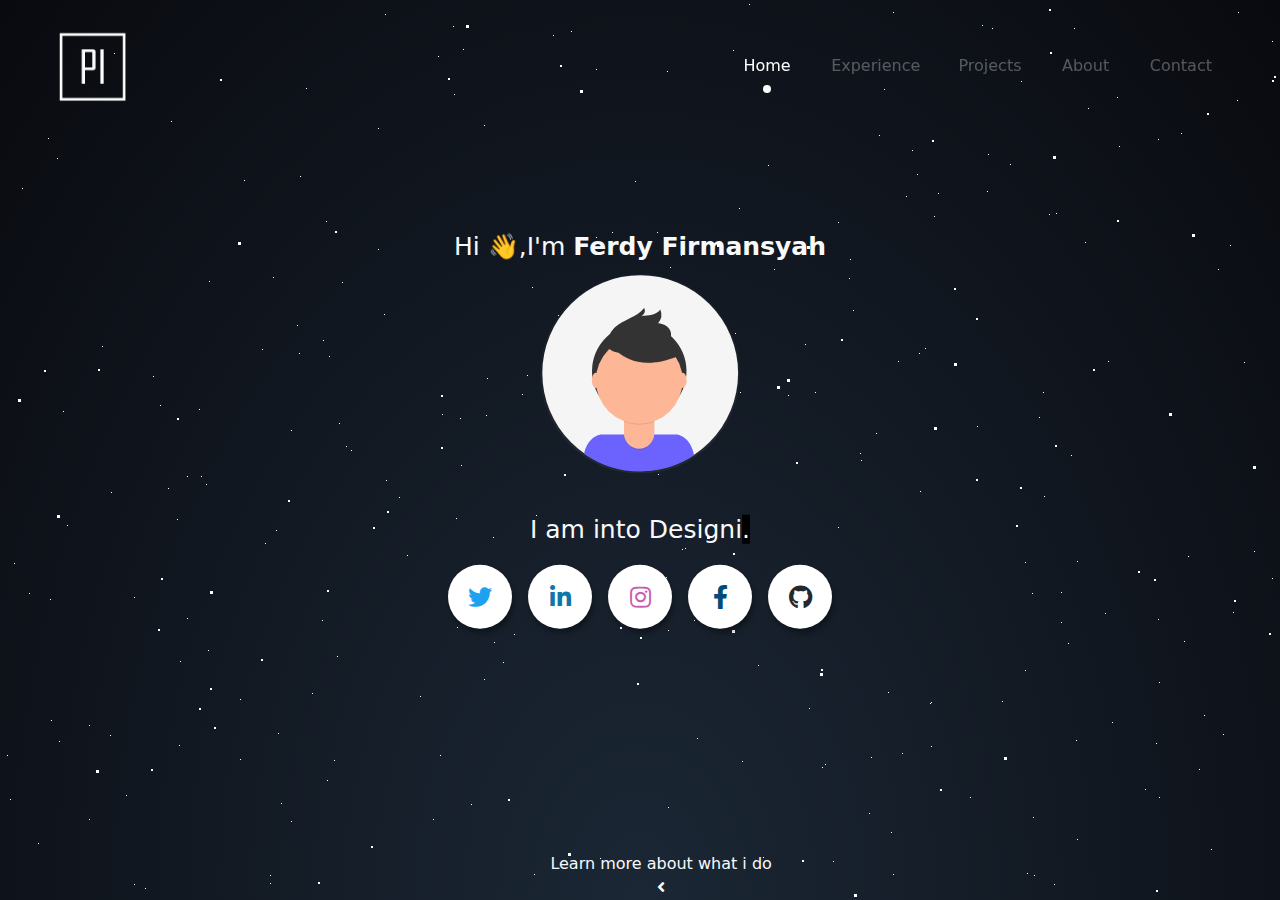
==== commit 88f1bd28: "Add files via upload" ====
--- a/index.html
+++ b/index.html
@@ -335,7 +335,7 @@
                       </div>
                   </div>
                   <div class="timeline-content">
-                      <h5 class="title">Visual Art &amp; Design</h5>
+                      <h5 class="title">Web UI &amp; UX</h5>
                       <p class="description">
                           Lorem ipsum dolor sit amet, consectetur adipiscing elit. Sed efficitur ex sit amet massa scelerisque scelerisque. Aliquam erat volutpat. Aenean interdum finibus efficitur. Praesent dapibus dolor felis, eu ultrices elit molestie.
                       </p>
@@ -355,7 +355,7 @@
                       </div>
                   </div>
                   <div class="timeline-content">
-                      <h5 class="title">Product Designer</h5>
+                      <h5 class="title">Backend Developver</h5>
                       <p class="description">
                           Lorem ipsum dolor sit amet, consectetur adipiscing elit. Sed efficitur ex sit amet massa scelerisque scelerisque. Aliquam erat volutpat. Aenean interdum finibus efficitur. Praesent dapibus dolor felis, eu ultrices elit molestie.
                       </p>
@@ -375,7 +375,7 @@
                       </div>
                   </div>
                   <div class="timeline-content">
-                      <h5 class="title">Web Designer</h5>
+                      <h5 class="title">AI &amp; Machine Learning</h5>
                       <p class="description">
                           Lorem ipsum dolor sit amet, consectetur adipiscing elit. Sed efficitur ex sit amet massa scelerisque scelerisque. Aliquam erat volutpat. Aenean interdum finibus efficitur. Praesent dapibus dolor felis, eu ultrices elit molestie.
                       </p>
@@ -395,7 +395,7 @@
                       </div>
                   </div>
                   <div class="timeline-content">
-                      <h5 class="title">Graphic Designer</h5>
+                      <h5 class="title">Big Data &amp; Data Science</h5>
                       <p class="description">
                           Lorem ipsum dolor sit amet, consectetur adipiscing elit. Sed efficitur ex sit amet massa scelerisque scelerisque. Aliquam erat volutpat. Aenean interdum finibus efficitur. Praesent dapibus dolor felis, eu ultrices elit molestie.
                       </p>
@@ -414,7 +414,7 @@
                       <div class="content-overlay"></div>
                         <img src="img/sololearn.png" class="card-img-top content-image">     
                       <div class="content-details fadeIn-bottom">
-                        <a href="#" target="_blank"><i class="fa fa-info-circle fa-2x" aria-hidden="true" style="color: white;"></i></a>                                   
+                        <a href="https://www.sololearn.com/learning/1073" target="_blank"><i class="fa fa-info-circle fa-2x" aria-hidden="true" style="color: white;"></i></a>                                   
                       </div>
                     </div>
                     <div class="card-body">
@@ -516,7 +516,7 @@
                       </div>
                     </div>
                     <div class="card-body">
-                        <h6 class="mt-0 py-2 text-center font-weight-bold mooc-title" style="font-size:12px;">HTML5 & CSS3</h6>
+                        <h6 class="mt-0 py-2 text-center font-weight-bold mooc-title" style="font-size:12px;">HTML5 &amp; CSS3</h6>
                     </div>
                   </div>
                 </div>
@@ -548,10 +548,20 @@
                 <label for="message">Message</label><br>
                 <textarea class="form-control" placeholder="Type Your Message" style="background: #333333;border: #1c1c1c;;height: 170px"></textarea>
               </div>
+              <br>
+              <div class="form-group">
+                <button type="submit" class="form-control btn" style="background-color: #333;color: #fff">Send Message</button>
+              </div>
             </form>
           </div>
           <div class="col-md-6">
-            
+            <h2 class="text-light mt-3">My Contact</h2>
+            <div class="form-group mt-4">
+              <h4 class="text-light"> <i class="fa fa-phone" style="transform: rotate(90deg);"></i> &nbsp;&nbsp; +62 895 4011 44676</h4>
+            </div>
+            <div class="form-group mt-4">
+              <h4 class="text-light"> <i class="fa fa-instagram"></i> &nbsp;&nbsp; +62 895 4011 44676</h4>
+            </div>
           </div>
         </div>
       </div>
